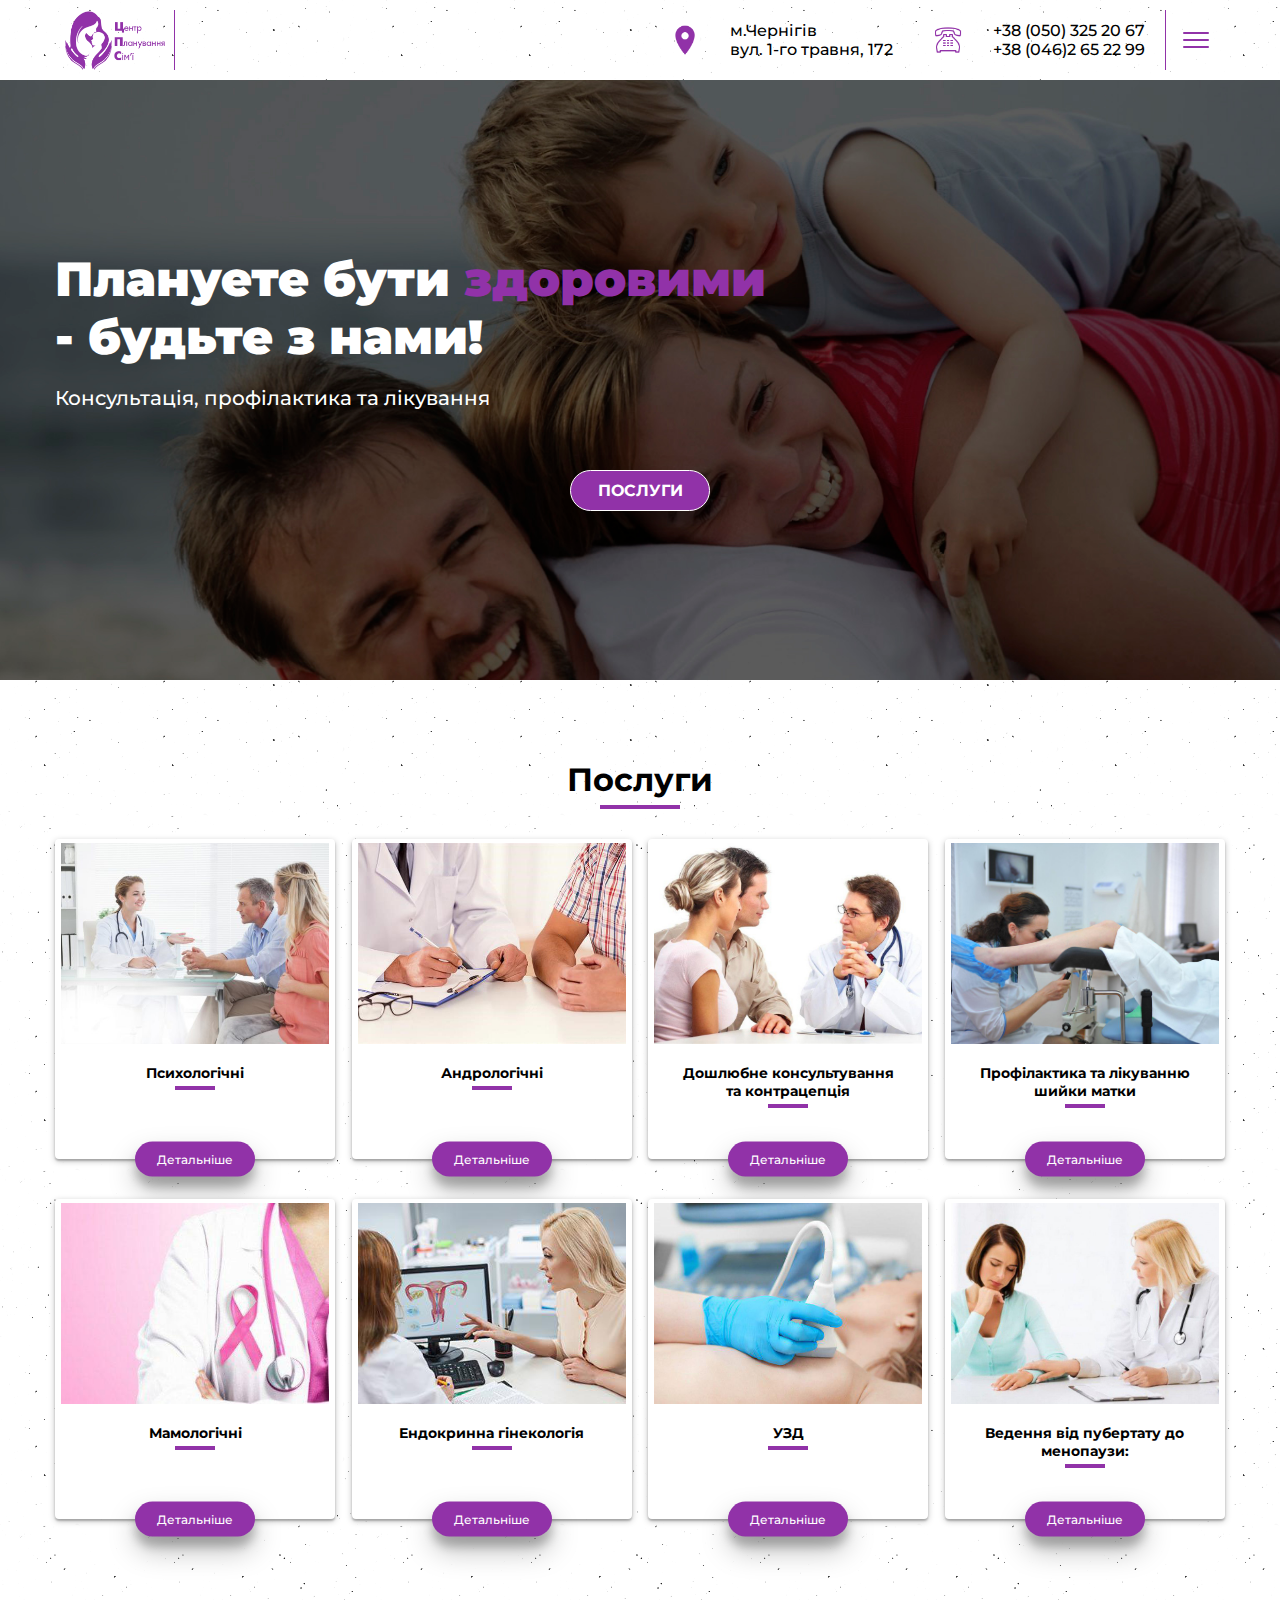
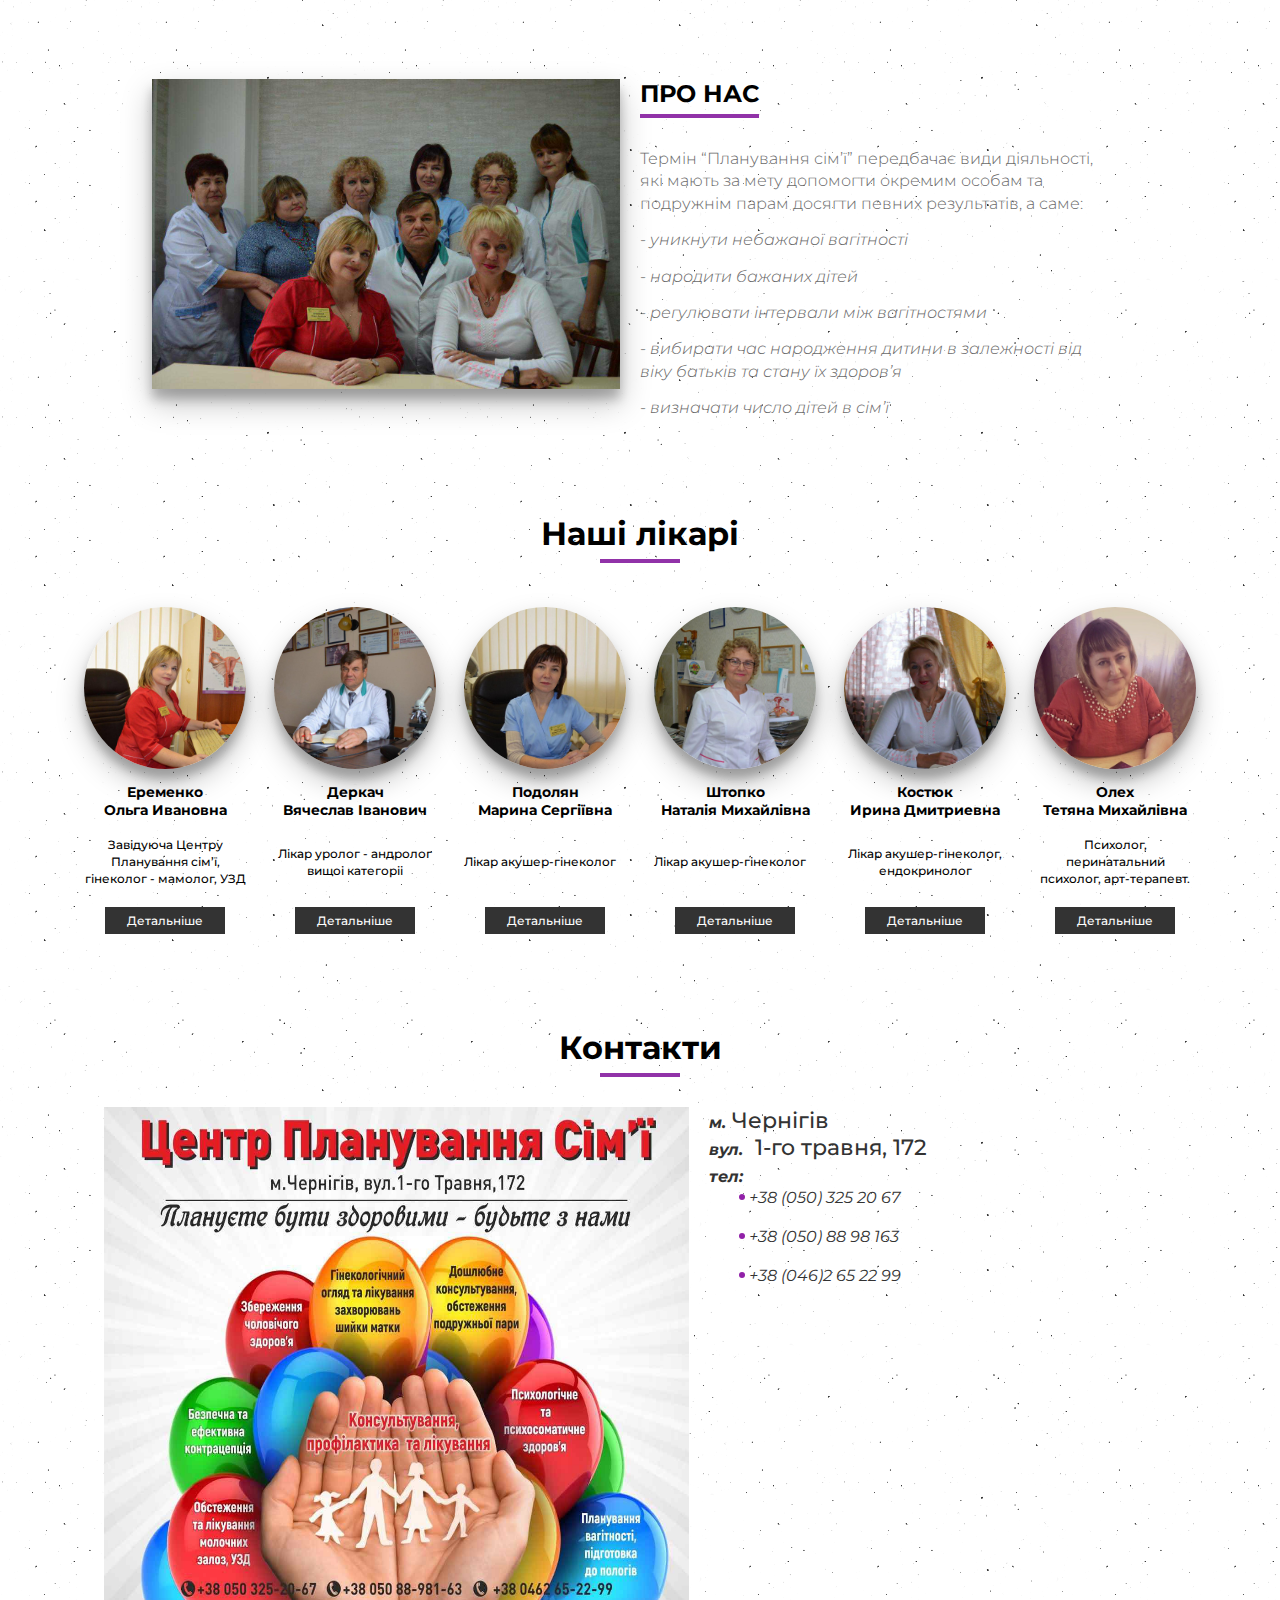
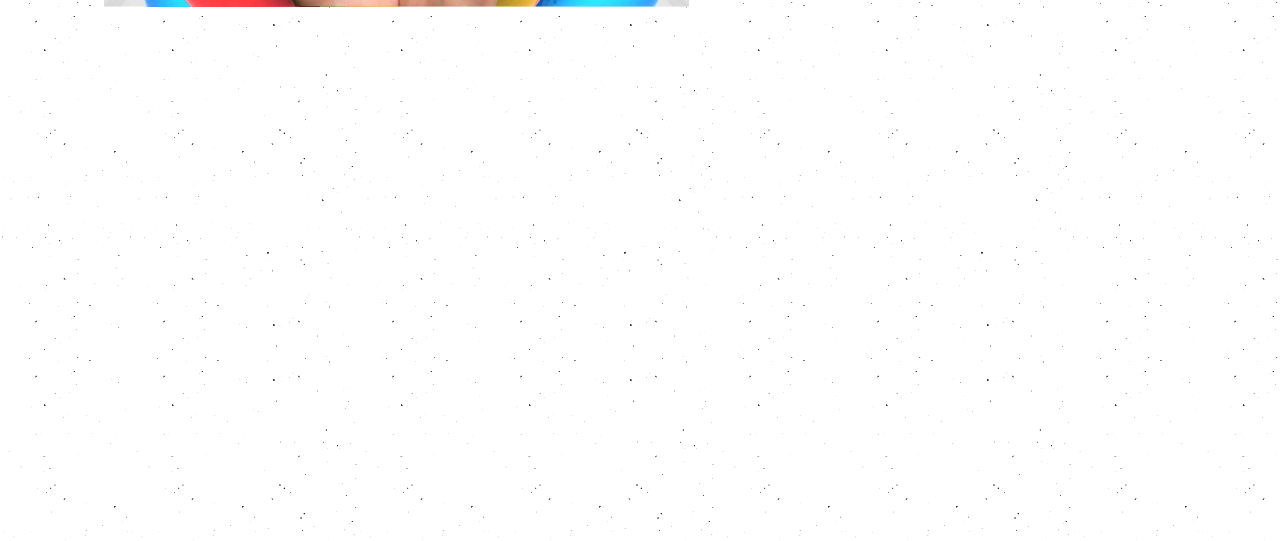
==== index.html @ a2060f8f "Update index.html" ====
<!DOCTYPE html>
<html lang="en">
<head>
	<meta charset="UTF-8">
	<title>Saite</title>
	<link rel="shortcut icon" href="img/favicon.ico" type="image/x-icon">
	<link href="https://fonts.googleapis.com/css?family=Montserrat:300,300i,400,400i,500,500i,600,600i,700,700i,800,800i,900,900i&display=swap" rel="stylesheet">
	<link rel="stylesheet" type="text/css" href="css/style.css">
</head>
<body>
	<header class="header">
		<div class="header-container container">
			<a href="index.html" class="logo"></a>
			<div class="header-content">
				<div class="header-addres">
					<p class="header-addres__items">м.Чернігів</p>
					<p class="header-addres__items">вул. 1-го травня, 172</p>
				</div>
				<div class="header-mobill">
					<p class="header-mobill__items"> +38 (050) 325 20 67</p>
					<p class="header-mobill__items"> +38 (046)2 65 22 99</p>
				</div>
				<div class="menu js-open-menu">
					<span class="menu-img"></span>
				</div>
			</div>
		</div>
	</header>
	<div class="navigation-container js-menu">
		<button class="close-menu js-close-menu"></button>
		<nav class="navigation">
			<a href="#services" class="navigation-item">ПОСЛУГИ</a>
			<!-- <a href="#" class="navigation-item">MENU-2</a> -->
			<a href="#about-us" class="navigation-item">ПРО НАС</a>
			<a href="#our-doctors" class="navigation-item">НАШІ ЛІКАРІ</a>
			<a href="#contacts" class="navigation-item">КОНТАКТИ</a>
		</nav>

	</div>
	<main class="main-container">
		<div class="main container">
			<h1 class="main-title">Плануете бути <span>здоровими</span> - будьте з нами!</h1>
			<p class="main-desckriptions">Консультація, профілактика та лікування</p>
			<a href="#services" class="main-btn">ПОСЛУГИ</a>
		</div>
	</main>
	<section class="services container js-services" id="services">
		<h2 class="block-title">Послуги</h2>
		<ul class="services-list">
			<li class="services-list__items">
				<img src="img/services/1.jpg" class="services-list__img">
				<h3 class="services-list__title">Психологічні</h3>
				<a href="#" class="services-list__btn" data-actions="1">Детальніше</a>
			</li>
			<li class="services-list__items">
				<img src="img/services/2.jpg" class="services-list__img">
				<h3 class="services-list__title">Андрологічні</h3>
				<a href="#" class="services-list__btn" data-actions="2">Детальніше</a>
			</li>
			<li class="services-list__items">
				<img src="img/services/3.jpg" class="services-list__img">
				<h3 class="services-list__title">Дошлюбне консультування та контрацепцiя</h3>
				<a href="#" class="services-list__btn" data-actions="3">Детальніше</a>
			</li>
			<li class="services-list__items">
				<img src="img/services/4.jpg" class="services-list__img">
				<h3 class="services-list__title">Профілактика та лiкуванню шийки матки</h3>
				<a href="#" class="services-list__btn" data-actions="4">Детальніше</a>
			</li>
			<li class="services-list__items">
				<img src="img/services/5.jpg" class="services-list__img">
				<h3 class="services-list__title">Мамологічні</h3>
				<a href="#" class="services-list__btn" data-actions="5">Детальніше</a>
			</li>
			<li class="services-list__items">
				<img src="img/services/6.jpg" class="services-list__img">
				<h3 class="services-list__title">Ендокринна гінекологія</h3>
				<a href="#" class="services-list__btn" data-actions="6">Детальніше</a>
			</li>
			<li class="services-list__items">
				<img src="img/services/7.jpg" class="services-list__img">
				<h3 class="services-list__title">УЗД</h3>
				<a href="#" class="services-list__btn" data-actions="7">Детальніше</a>
			</li>
			<li class="services-list__items">
				<img src="img/services/8.jpg" class="services-list__img">
				<h3 class="services-list__title">Ведення від пубертату до менопаузи:</h3>
				<a href="#" class="services-list__btn" data-actions="8">Детальніше</a>
			</li>
		</ul>
	</section>
	<section class="about-us container" id="about-us">
		<div class="about-us__img">
			<img src="img/about-us/about-us.jpg" class="about-us__img-item">
		</div>
		<div class="about-us-content">
			<h2 class="about-us-content-title">ПРО НАС</h2>
			<p class="about-us-content-text">Термін “Планування сім’ї” передбачає види діяльності, 
				які мають за мету допомогти окремим особам та подружнім парам досягти певних результатів, а саме:</p>
			<p class="about-us-content-text">- <i>уникнути небажаної вагітності</i></p>
			<p class="about-us-content-text">- <i>народити бажаних дітей</i></p>	
			<p class="about-us-content-text">- <i>регулювати інтервали між вагітностями</i></p>	
			<p class="about-us-content-text">- <i>вибирати час народження дитини в залежності від віку батьків та стану їх здоров’я</i></p>	
			<p class="about-us-content-text">- <i>визначати число дітей в сім’ї</i></p>	
		</div>
	</section>
	<section class="doctors container" id="our-doctors">
		<h2 class="block-title">Наші лікарі</h2>
		<ul class="doctors-list">
			<li class="doctors-list__item">
				<img src="img/doctors/1.jpg" class="doctors-list__img">
				<h3 class="doctors-list__title">Еременко<br> Ольга Ивановна</h3>
				<p class="doctors-list__text">Завідуюча Центру Планування сім’ї, гінеколог - мамолог, УЗД </p>
				<a href="eremenko.html" class="doctor-list__btn" target="_blank">Детальніше</a>
			</li>
			<li class="doctors-list__item">
				<img src="img/doctors/2.jpg" class="doctors-list__img">
				<h3 class="doctors-list__title">Деркач<br> Вячеслав Iванович</h3>
				<p class="doctors-list__text">Лiкар уролог - андролог вищоi категорii</p>
				<a href="derkach.html" class="doctor-list__btn" target="_blank">Детальніше</a>
			</li>
			<li class="doctors-list__item">
				<img src="img/doctors/3.jpg" class="doctors-list__img">
				<h3 class="doctors-list__title">Подолян<br> Марина Сергіївна</h3>
				<p class="doctors-list__text">Лікар акушер-гінеколог</p>
				<a href="podolyan.html" class="doctor-list__btn" target="_blank">Детальніше</a>
			</li>
			<li class="doctors-list__item">
				<img src="img/doctors/4.jpg" class="doctors-list__img">
				<h3 class="doctors-list__title">Штопко<br> Наталія Михайлівна</h3>
				<p class="doctors-list__text">Лікар акушер-гінеколог</p>
				<a href="shtopko-natalia.html" target="_blank" class="doctor-list__btn">Детальніше</a>
			</li>
			<li class="doctors-list__item">
				<img src="img/doctors/5.jpg" class="doctors-list__img">
				<h3 class="doctors-list__title">Костюк<br> Ирина Дмитриевна</h3>
				<p class="doctors-list__text"> Лікар акушер-гінеколог, ендокринолог </p>
				<a href="kostyuk.html" class="doctor-list__btn" target="_blank">Детальніше</a>
			</li>
			<li class="doctors-list__item">
				<img src="img/doctors/6.jpg" class="doctors-list__img">
				<h3 class="doctors-list__title">Олех<br> Тетяна Михайлівна</h3>
				<p class="doctors-list__text">Психолог, перинатальний психолог, арт-терапевт.</p>
				<a href="oleh-tatiana.html" class="doctor-list__btn" target="_blank">Детальніше</a>
			</li>
		</ul>
	</section>
	<section class="contacts container" id="contacts">
		<h2 class="block-title">Контакти</h2>
		<div class="contact-block">
			<img src="img/contacts/contact.jpg" alt="Центр Планування сім’ї" class="contact-img">
			<div class="contact-content">
				<p class="contact-content__text"><span>м.</span>Чернігів</p>
				<p class="contact-content__text"><span>вул.</span> 1-го травня, 172</p>
				<p class="contact-content__text"><span>тел:</span></p>
				<p class="contact-content__text contact-number">+38 (050) 325 20 67</p>
				<p class="contact-content__text contact-number">+38 (050) 88 98 163</p>
				<p class="contact-content__text contact-number">+38 (046)2 65 22 99</p>
			</div>
		</div>
	</section>
	<div class="overlay js-overlay"></div>
	<iframe src="https://www.google.com/maps/embed?pb=!1m18!1m12!1m3!1d6476.827678099886!2d31.306862223394976!3d51.51733139959075!2m3!1f0!2f0!3f0!3m2!1i1024!2i768!4f13.1!3m3!1m2!1s0x46d5486ebe503177%3A0xc4a3bfa02dd5f578!2z0LLRg9C70LjRhtGPIDEg0KLRgNCw0LLQvdGPLCAxNzIsINCn0LXRgNC90ZbQs9GW0LIsINCn0LXRgNC90ZbQs9GW0LLRgdGM0LrQsCDQvtCx0LvQsNGB0YLRjCwgMTQwMDA!5e0!3m2!1suk!2sua!4v1576193198766!5m2!1suk!2sua" id="maps" frameborder="0" style="border:0;" allowfullscreen=""></iframe>



	


	<script src="js/main.js"></script>
	<script src="js/services.js"></script>
</body>
</html>
---- css/style.css ----
* {
	box-sizing: border-box;
}
body {
	margin: 0;
	padding: 0;
	font-family: 'Montserrat', sans-serif;
	font-weight: 500;
	background-image: url(../img/background.png);
}
.container {
	width: 1170px;
	margin: 0 auto;
}
.header {
	width: 100%;
}
.header-container {
	display: flex;
	justify-content: space-between;
	align-items: center;
	height: 80px;
}
.logo {
	width: 120px;
	height: 60px;
	display: block;
	text-decoration: none;
	color: #000;
	background-image: url(../img/header/logo-desing.png);
	background-size: contain;
	background-position: center;
	background-repeat: no-repeat;
	border-right: 1px solid #9132a8;
}
.header-content {
	display: flex;
	align-items: center;
}
.header-mobill {
	position: relative;
	padding-left: 60px;
	margin-right: 20px;
}
.header-mobill:after {
	position: absolute;
	content: "";
	left: 0;
	top: 50%;
	transform: translateY(-50%);
	width: 30px;
	height: 30px;
	background-image: url(../img/header/header-mobill.png);
	background-size: contain;
	background-position: center;
	background-repeat: no-repeat;
}
.header-mobill__items {
	margin: 0;
	font-size: 16px;
}
.header-addres {
	padding-left: 60px;
	position: relative;
	margin-right: 40px;
}
.header-addres__items {
	margin: 0;
	font-size: 16px;
	color: #000;
}
.header-addres:before {
	position: absolute;
	content: "";
	left: 0;
	top: 50%;
	transform: translateY(-50%);
	width: 30px;
	height: 30px;
	background-image: url(../img/header/marker.png);
	background-size: contain;
	background-position: center;
	background-repeat: no-repeat;
}
.menu {
	position: relative;
	display: block;
	width: 60px;
	height: 60px;
	border-left: 1px solid #9132a8;
	cursor: pointer;
}
.close-menu {
	position: absolute;
	top: 10px;
	right: 10px;
	width: 40px;
	height: 40px;
	background-image: url(../img/header/close.png);
	background-size: contain;
	background-position: center;
	background-repeat: no-repeat;
	border: none;
	outline: none;
	background-color: rgba(255,255,255,0);
	cursor: pointer;
}
.menu-img {
	position: absolute;
	top: 50%;
	left: 50%;
	transform: translate(-50%,-50%);
	display: block;
	width: 30px;
	height: 30px;
	background-image: url(../img/header/menu.png);
	background-position: center;
	background-size: contain;
	background-repeat: no-repeat;
}
.navigation-container {
	display: none;
	position: fixed;
	width: 25%;
	height: 100vh;
	right: 0;
	top: 0;
	-webkit-box-shadow: -8px 6px 22px -4px rgba(145,50,168,0.84);
	-moz-box-shadow: -8px 6px 22px -4px rgba(145,50,168,0.84);
	box-shadow: -8px 6px 22px -4px rgba(145,50,168,0.84);
	background-color: rgba(255, 255, 255, 0.96);
	background-image: url(../img/background.png);
	z-index: 999;
}
.navigation {
	width: 90%;
	margin: 0 auto;
	padding-top: 60px;
}
.navigation-item {
	display: block;
	text-decoration: none;
	color: #000;
	padding: 12px 14px;
	font-size: 16px;
	font-weight: 700;
	transition: all 0.4s;
	border-bottom: 1px solid #9132a8;
}
.navigation-item:last-child {
	border: none;
}
.navigation-item:hover {
	color: #9132a8;
}
.main-container {
	width: 100%;
	background-image: url(../img/main.jpg);
	background-repeat: no-repeat;
	background-size: cover;
	background-position: top;
	margin-bottom: 80px;
	background-attachment: fixed;
}
.main {
	display: flex;
	justify-content: center;
	flex-direction: column;
	height: 600px;
}
.main-title {
	width: 720px;
	font-size: 48px;
	color: #ffffff;
	font-weight: 900;
	margin: 0;
}
.main-title span {
	color: #9132a8;
}
.main-desckriptions {
	font-size: 20px;
	color: #ffffff;
	font-weight: 500;
	margin-bottom: 60px;
}
.main-btn {
	display: block;
	margin: 0 auto;
	color: #ffffff;
	width: 140px;
	padding: 10px 0;
	font-weight: 700;
	text-align: center;
	text-decoration: none;
	border: 1px solid #ffffff;
	border-radius: 25px;
	background-color: #9132a8;
	box-shadow: 0 14px 28px rgba(0,0,0,0.25),
	0 10px 10px rgba(0,0,0,0.22);
}
.services {
	margin-bottom: 120px;
}
.block-title {
	position: relative;
	text-align: center;
	color: #000;
	font-weight: 700;
	font-size: 32px;
	margin-bottom: 40px;
}
.block-title:before {
	position: absolute;
	content: "";
	left: 50%;
	bottom: -10px;
	width: 80px;
	height: 4px;
	background-color: #9132a8;
	transform: translateX(-50%);
}
.services-list {
	padding: 0;
	list-style-type: none;
	display: flex;
	justify-content: space-between;
	flex-wrap: wrap;
}
.services-list__items {
	position: relative;
	width: 280px;
	height: 320px;
	padding: 4px 6px;
	box-sizing: border-box;
	border-radius: 4px;
	transition: all 0.4s;
	box-shadow: 0 2px 6px rgba(0,0,0,0.25), 0 2px 2px rgba(0,0,0,0.22);
	background-color: #ffffff;
	margin-bottom: 40px;
}
.services-list__items:hover {
	transform: scale(1.03);
	box-shadow: 0 14px 28px rgba(0,0,0,0.25), 0 10px 10px rgba(0,0,0,0.22);
}
.services-list__img {
	display: block;
	width: 100%;
	margin-bottom: 20px;
}
.services-list__title {
	position: relative;
	color: #000;
	text-align: center;
	font-size: 14px;
	padding: 0 20px;
	font-weight: 700;
	margin-bottom: 20px;
}
.services-list__title:before {
	position: absolute;
	content: "";
	left: 50%;
	bottom: -8px;
	transform: translateX(-50%);
	width: 40px;
	height: 4px;
	background-color: #9132a8;
}
.services-list__btn {
	position: absolute;
	bottom: 0;
	left: 50%;
	transform: translate(-50%,50%);
	display: block;
	font-size: 12px;
	font-weight: 500;
	color: #ffffff;
	width: 120px;
	padding: 10px 0;
	text-align: center;
	text-decoration: none;
	border-radius: 25px;
	background-color: #9132a8;
	box-shadow: 0 14px 28px rgba(0,0,0,0.25),
	0 10px 10px rgba(0,0,0,0.22);
}


/*ABOUT-US*/
.about-us {
	display: flex;
	justify-content: center;
	margin-bottom: 80px;
}
.about-us-content,
.about-us__img {
	width: 40%;
	margin-right: 20px;
}
.about-us__img-item {
	width: 100%;
	box-shadow: 0 14px 28px rgba(0,0,0,0.25), 0 10px 10px rgba(0,0,0,0.22);
}
.about-us-content-title {
	display: inline-block;
	position: relative;
	font-size: 24px;
	font-weight: 700;
	margin: 0;
	margin-bottom: 40px;
}
.about-us-content-title:before {
	position: absolute;
	content: '';
	bottom: -10px;
	left: 0;
	width: 100%;
	height: 4px;
	background-color: #9132a8;
}
.about-us-content-text {
	font-size: 16px;
	color: #696969;
	margin: 0;
	line-height: 1.4;
	font-weight: 300;
	margin-bottom: 14px;
}

/*DOCTORS*/
.doctors {
	margin-bottom: 80px;
}
.doctors-list {
	padding: 0;
	display: flex;
	justify-content: center;
	list-style-type: none;
}
.doctors-list__item {
	width: 190px;
	padding: 14px;
	transition: all 0.3s;
}
.doctors-list__item:hover {
	transform: scale(1.06);
	box-shadow: 0 1px 4px rgba(0, 0, 0, .2),
        -23px 0 20px -23px rgba(0, 0, 0, .5),
        23px 0 20px -23px rgba(0, 0, 0, .5),
        inset 0 0 40px rgba(0, 0, 0, .1);
}
.doctors-list__item:hover .doctors-list__img {
	border-radius: 12px;
}
.doctors-list__item:last-child {
	border-right: none;
}
.doctors-list__img {
	width: 100%;
	display: block;
	border-radius: 50%;
	box-shadow: 0 14px 28px rgba(0,0,0,0.25), 0 10px 10px rgba(0,0,0,0.22);
	transition: all 0.4s;
}
.doctors-list__title {
	font-size: 14px;
	font-weight: 700;
	text-align: center;
}
.doctors-list__text {
	display: flex;
	align-items: center;
	text-align: center;
	font-size: 12px;
	color: #000;
	height: 60px;
	margin: 0;
	line-height: 1.4;
	margin-bottom: 14px;
}
.doctor-list__btn {
	display: block;
	width: 120px;
	font-size: 12px;
	margin: 0 auto;
	text-decoration: none;
	color: #ffffffff;
	padding: 6px 0;
	background-color: #333;
	text-align: center;

}
.contacts {
	margin-bottom: 80px;
}
.contact-block {
	display: flex;
	justify-content: center;
}
.contact-img {
	width: 50%;
	display: block;
	margin-right: 20px;
	height: 500px;
}
.contact-content {
	width: 40%;
}
.contact-content__text {
	font-size: 22px;
	font-weight: 500;
	color: #333;
	margin: 0;
}
.contact-content__text span {
	font-size: 16px;
	font-style: italic;
	font-weight: 700;
	margin-right: 6px;
}
.contact-number {
	position: relative;
	padding-left: 40px;
	font-style: italic;
	font-weight: 400;
	font-size: 16px;
	margin-bottom: 20px;
}
.contact-number:before {
	position: absolute;
	content: "";
	top: 50%;
	left: 30px;
	transform: translateY(-50%);
	width: 6px;
	height: 6px;
	background-color: #9121a8;
	border-radius: 50%;
}
/*//MODAL*/
.overlay {
	display: none;
	position: fixed;
	left: 0;
	top: 0;
	width: 100%;
	height: 100vh;
	background-color: rgba(0,0,0,0.5);
}
.modal {
	position: absolute;
	left: 50%;
	top: 50%;
	transform: translate(-50%,-50%);
	width: 768px;
	padding: 20px 40px;
	background-color: #ffffff;
	border-radius: 16px;
}
.modal-content {
	display: flex;
}
.modal-title {
	position: relative;
	font-size: 24px;
	font-weight: 700;
	margin-bottom: 40px;
	text-align: center;
	line-height: 1;
}
.modal-title:before {
	position: absolute;
	content: "";
	left: 50%;
	bottom: -12px;
	width: 80px;
	height: 4px;
	background-color: #9132a8;
	transform: translateX(-50%);
}
.modal-info__title {
	font-size: 18px;
	font-weight: 700;
	line-height: 1;
}
.modal-descriptions {
	width: 60%;
}
.modal-info {
	width: 40%;
}
.modal-descriptions__text {
	margin: 0;
	margin-bottom: 12px;
	line-height: 1;
	font-size: 14px;
}
.modal-descriptions__text span {
	font-weight: 700;
}
.modal-info {
	margin-left: 40px;
}
.modal-close {
	position: absolute;
	top: -40px;
	right: -40px;
	width: 40px;
	height: 40px;
	background-color: #9121a8;
	border-radius: 50%;
	border: 2px solid #ffffff;
	cursor: pointer;
	outline: none;
}
.modal-close__img {
	width: 20px;
	height: 20px;
	position: absolute;
	top: 50%;
	left: 50%;
	transform: translate(-50%,-50%);
	background-repeat: no-repeat;
	background-size: contain;
	background-position: center;
	background-image: url(../img/close.png);
}

#maps {
	width: 100%;
	height: 450px;
}
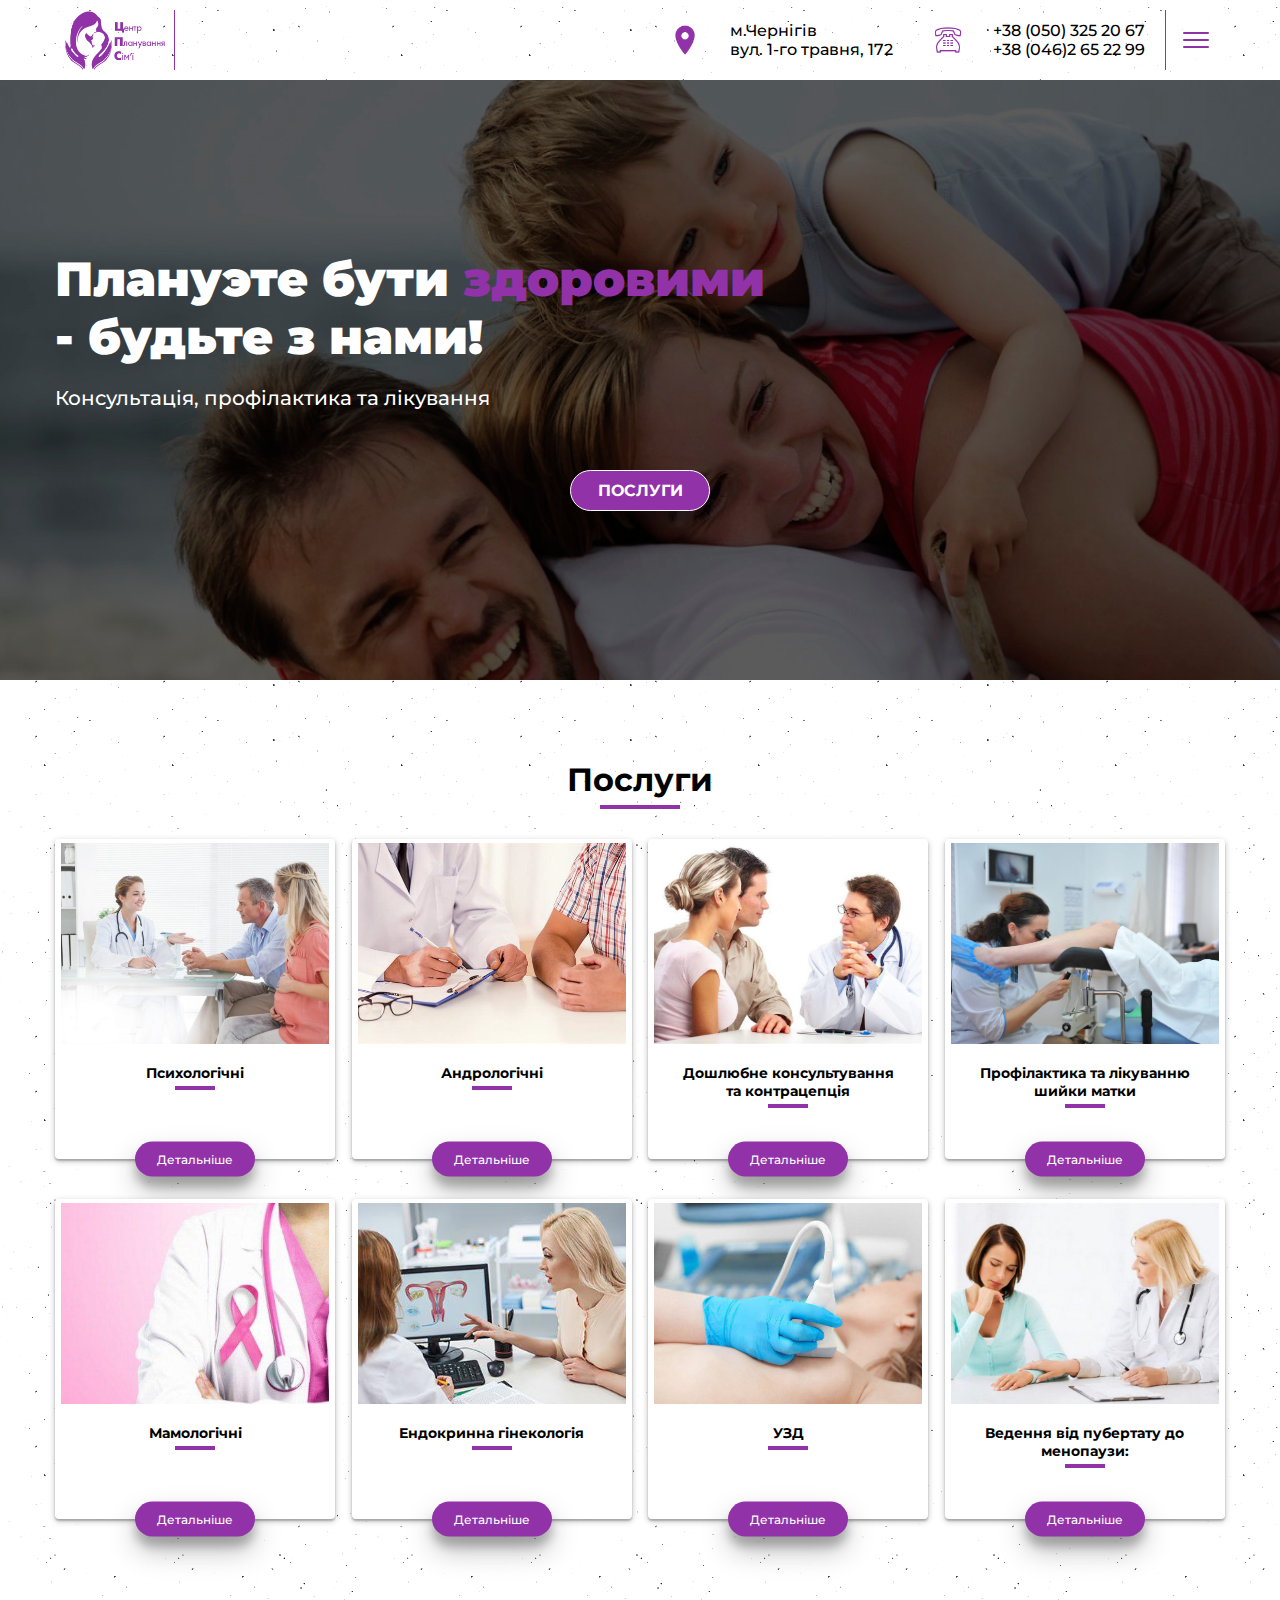
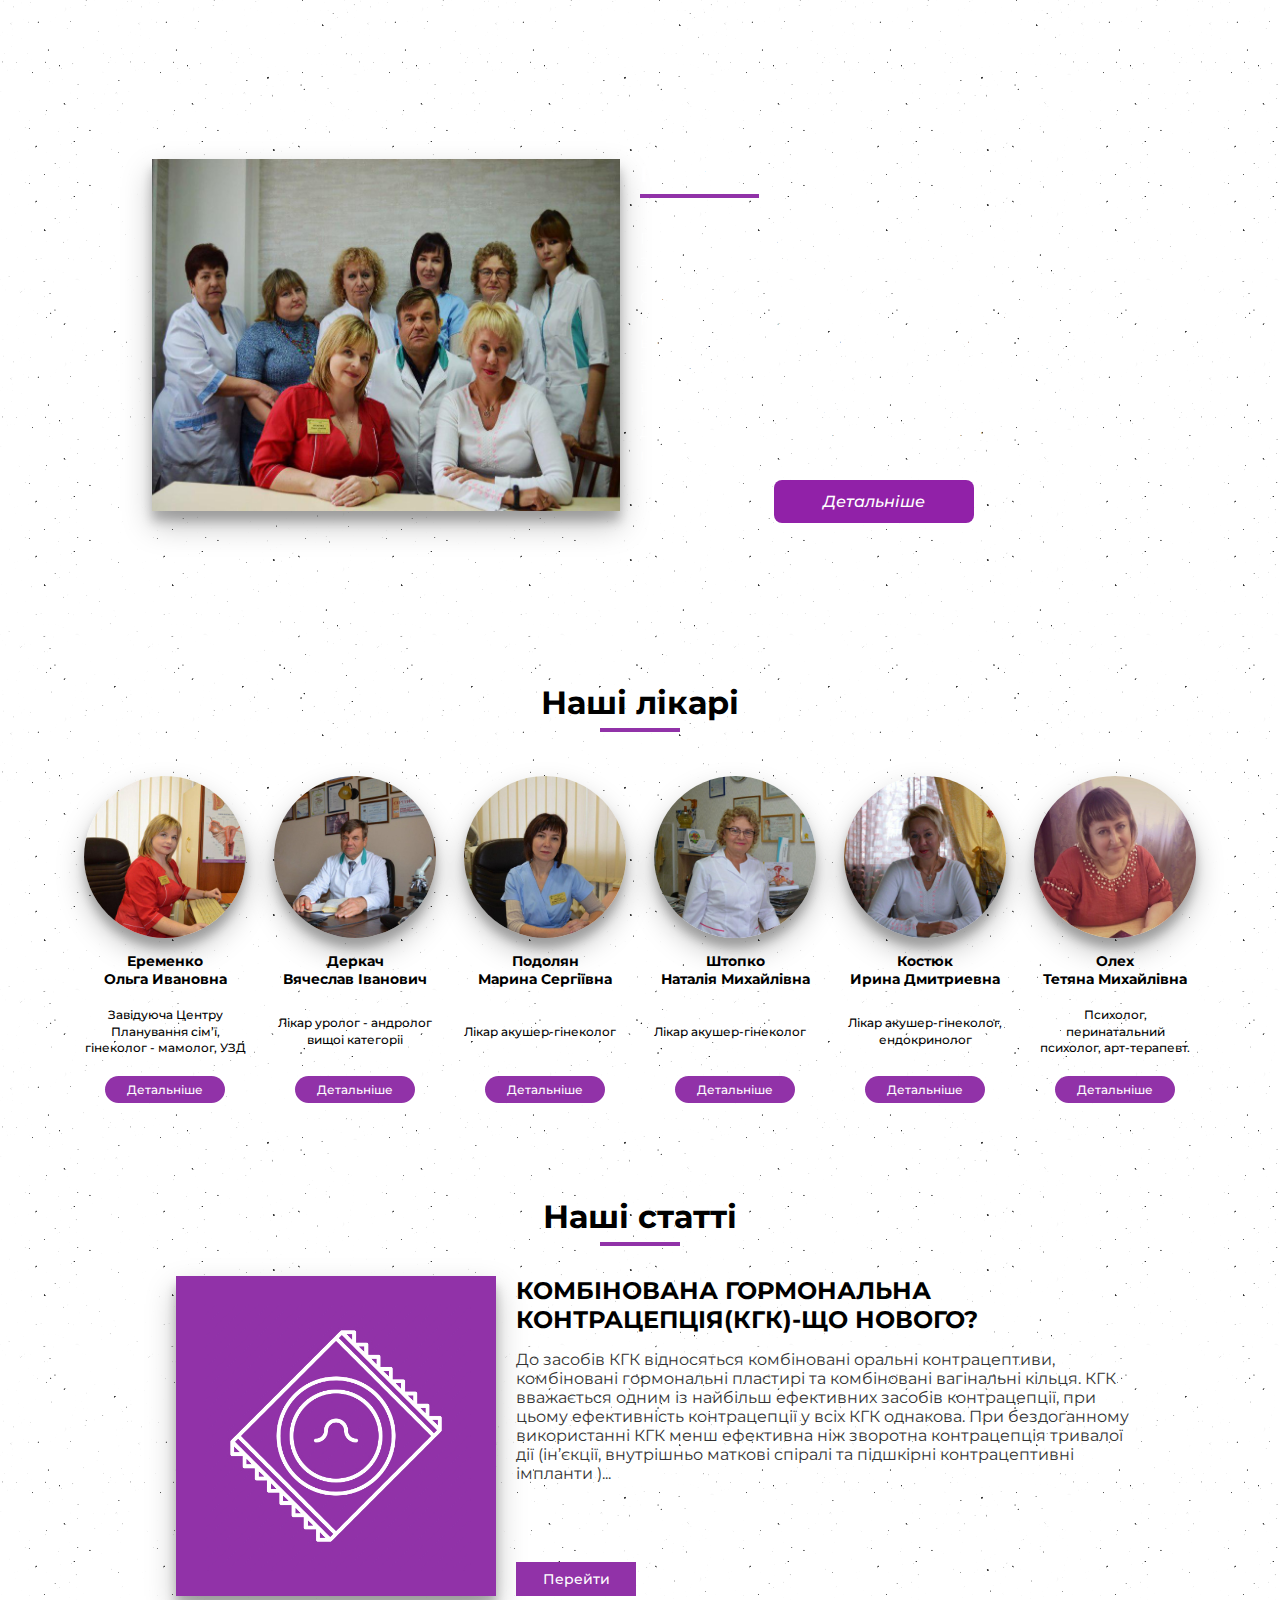
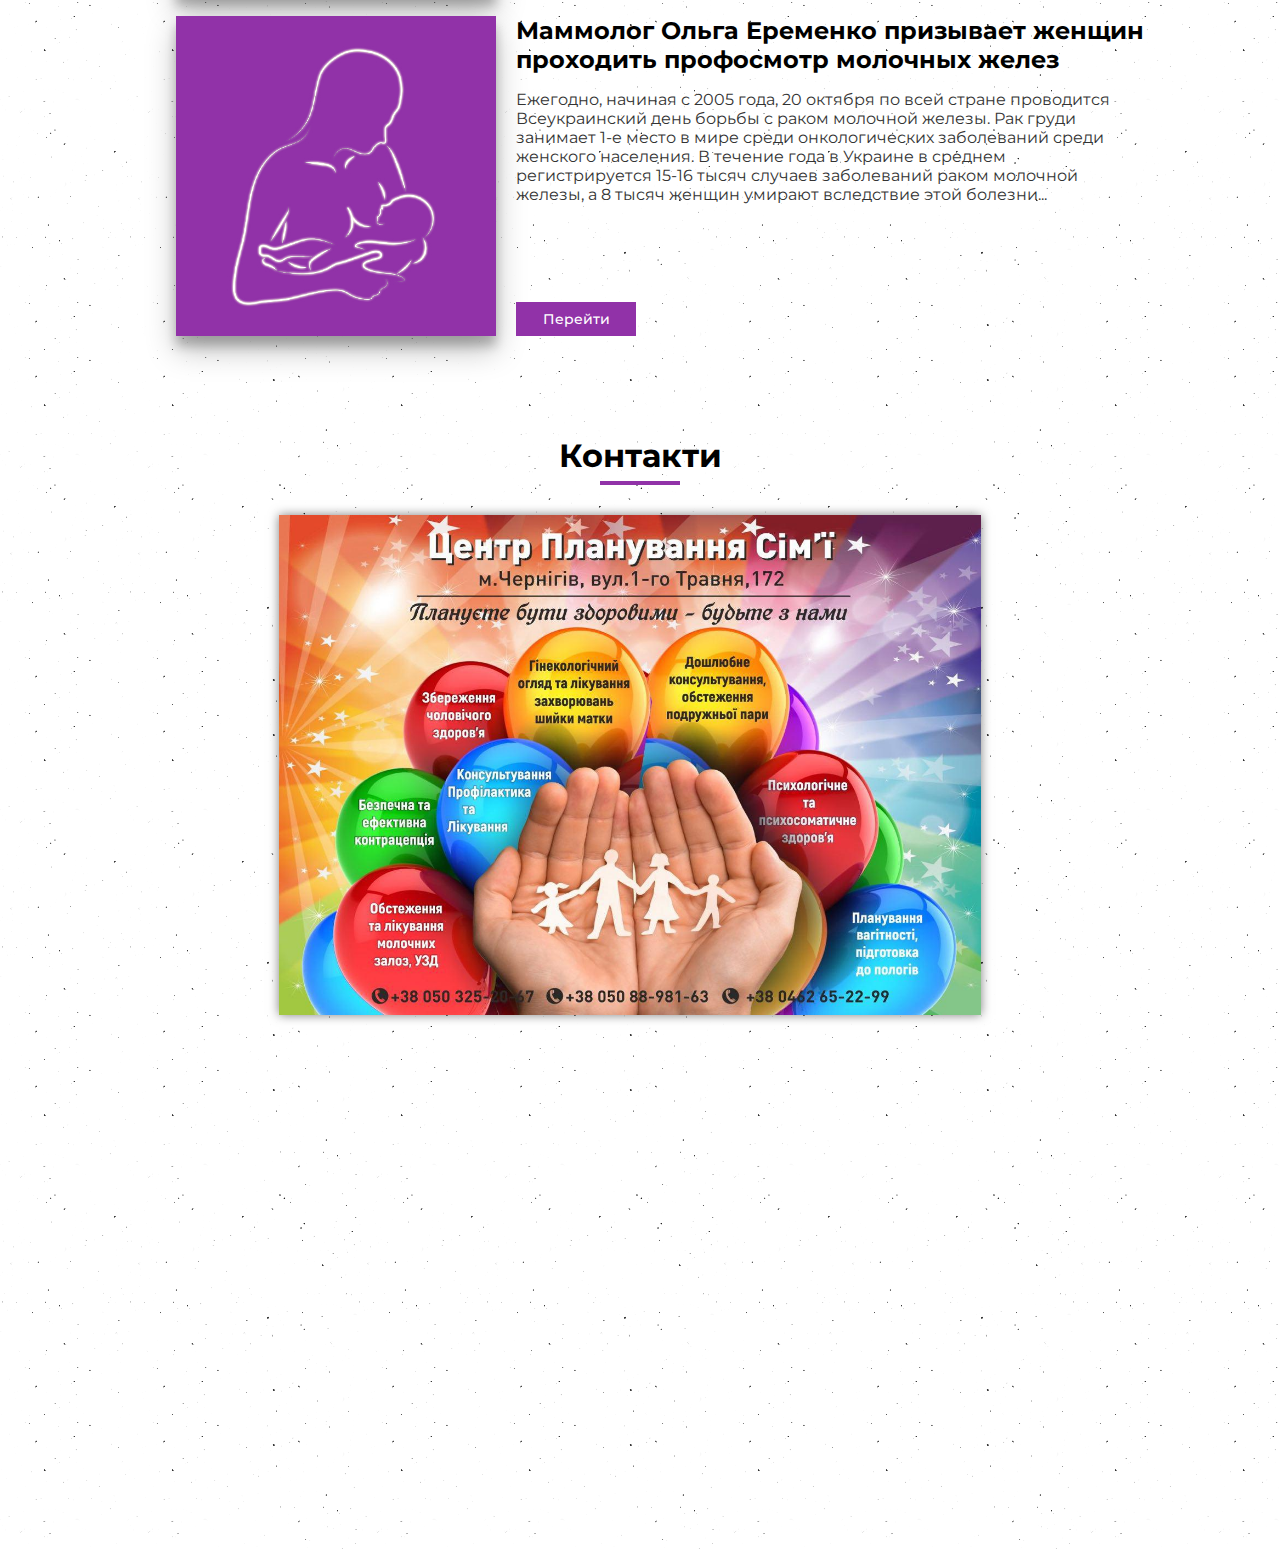
==== commit 2886b04f: "10 commit" ====
--- a/index.html
+++ b/index.html
@@ -30,7 +30,6 @@
 		<button class="close-menu js-close-menu"></button>
 		<nav class="navigation">
 			<a href="#services" class="navigation-item">ПОСЛУГИ</a>
-			<!-- <a href="#" class="navigation-item">MENU-2</a> -->
 			<a href="#about-us" class="navigation-item">ПРО НАС</a>
 			<a href="#our-doctors" class="navigation-item">НАШІ ЛІКАРІ</a>
 			<a href="#contacts" class="navigation-item">КОНТАКТИ</a>
@@ -39,7 +38,7 @@
 	</div>
 	<main class="main-container">
 		<div class="main container">
-			<h1 class="main-title">Плануете бути <span>здоровими</span> - будьте з нами!</h1>
+			<h1 class="main-title">Плануэте бути <span>здоровими</span> - будьте з нами!</h1>
 			<p class="main-desckriptions">Консультація, профілактика та лікування</p>
 			<a href="#services" class="main-btn">ПОСЛУГИ</a>
 		</div>
@@ -89,19 +88,19 @@
 			</li>
 		</ul>
 	</section>
-	<section class="about-us container" id="about-us">
-		<div class="about-us__img">
-			<img src="img/about-us/about-us.jpg" class="about-us__img-item">
-		</div>
-		<div class="about-us-content">
-			<h2 class="about-us-content-title">ПРО НАС</h2>
-			<p class="about-us-content-text">Термін “Планування сім’ї” передбачає види діяльності, 
-				які мають за мету допомогти окремим особам та подружнім парам досягти певних результатів, а саме:</p>
-			<p class="about-us-content-text">- <i>уникнути небажаної вагітності</i></p>
-			<p class="about-us-content-text">- <i>народити бажаних дітей</i></p>	
-			<p class="about-us-content-text">- <i>регулювати інтервали між вагітностями</i></p>	
-			<p class="about-us-content-text">- <i>вибирати час народження дитини в залежності від віку батьків та стану їх здоров’я</i></p>	
-			<p class="about-us-content-text">- <i>визначати число дітей в сім’ї</i></p>	
+	<section class="about-us-wrapper">
+		<div class="about-us container" id="about-us">
+			<div class="about-us__img">
+				<img src="img/about-us/about-us.jpg" class="about-us__img-item">
+			</div>
+			<div class="about-us-content">
+				<h2 class="about-us-content-title">ПРО НАС</h2>
+				<p class="about-us-content-text">Планування сім′ї – основний засіб збереження здоров′я жінок та чоловіків.</p>
+				<p class="about-us-content-text">Однією зі складових системи планування сім′ї є контрацепція – попередження незапланованої вагітності і збереження репродуктивного здоров’я,включаючи лікування безпліддя
+					В нашому центрі вже більше 20 років ведеться робота в цьому напрямку кваліфікованими спеціалістами,які готові допомогти кожному,хто звертається, у виріщенні їх проблем
+					</p>
+				<a href="about-us.html" class="about-us__btn">Детальніше</a>
+			</div>
 		</div>
 	</section>
 	<section class="doctors container" id="our-doctors">
@@ -145,18 +144,42 @@
 			</li>
 		</ul>
 	</section>
+	<section class="article container">
+		<h2 class="block-title">Наші статті</h2>
+		<ul class="article-list">
+			<li class="article-item">
+				<img src="img/article/condons.jpg" class="article-img">
+				<div class="article-item__block">
+					<h2 class="article-item__title">КОМБІНОВАНА ГОРМОНАЛЬНА КОНТРАЦЕПЦІЯ(КГК)-ЩО НОВОГО?</h2>
+					<p class="article-item__text">
+						До засобів КГК відносяться комбіновані оральні контрацептиви, комбіновані гормональні пластирі  та комбіновані вагінальні кільця.  КГК вважається 
+						одним із найбільш ефективних засобів контрацепції, 
+						при цьому ефективність  контрацепції у всіх КГК однакова. 
+						При бездоганному   використанні КГК менш  ефективна  ніж  зворотна  контрацепція тривалої дії  
+						(ін’єкції,  внутрішньо маткові спіралі та підшкірні контрацептивні імпланти )...  
+					</p>
+					<a href="сontraception.html" class="article-item__btn">Перейти</a>
+				</div>
+			</li>
+			<li  class="article-item">
+				<img src="img/article/mamologia.jpg" class="article-img">
+				<div class="article-item__block">
+					<h2 class="article-item__title">Маммолог Ольга Еременко призывает женщин проходить профосмотр молочных желез</h2>
+					<p class="article-item__text">
+						Ежегодно, начиная с 2005 года, 20 октября по всей стране проводится Всеукраинский день борьбы с 
+						раком молочной железы. Рак груди занимает 1-е место в мире среди онкологических заболеваний среди 
+						женского населения. В течение года в Украине в среднем регистрируется 15-16 
+						тысяч случаев заболеваний раком молочной железы, а 8 тысяч женщин умирают вследствие этой болезни...	  
+					</p>
+					<a href="https://m.gorod.cn.ua/news_96856.html" class="article-item__btn">Перейти</a>
+				</div>
+			</li>
+		</ul>
+	</section>
 	<section class="contacts container" id="contacts">
 		<h2 class="block-title">Контакти</h2>
 		<div class="contact-block">
 			<img src="img/contacts/contact.jpg" alt="Центр Планування сім’ї" class="contact-img">
-			<div class="contact-content">
-				<p class="contact-content__text"><span>м.</span>Чернігів</p>
-				<p class="contact-content__text"><span>вул.</span> 1-го травня, 172</p>
-				<p class="contact-content__text"><span>тел:</span></p>
-				<p class="contact-content__text contact-number">+38 (050) 325 20 67</p>
-				<p class="contact-content__text contact-number">+38 (050) 88 98 163</p>
-				<p class="contact-content__text contact-number">+38 (046)2 65 22 99</p>
-			</div>
 		</div>
 	</section>
 	<div class="overlay js-overlay"></div>
--- a/css/style.css
+++ b/css/style.css
@@ -128,7 +128,7 @@
 	-webkit-box-shadow: -8px 6px 22px -4px rgba(145,50,168,0.84);
 	-moz-box-shadow: -8px 6px 22px -4px rgba(145,50,168,0.84);
 	box-shadow: -8px 6px 22px -4px rgba(145,50,168,0.84);
-	background-color: rgba(255, 255, 255, 0.96);
+	background-color: rgba(255, 255, 255, 0.99);
 	background-image: url(../img/background.png);
 	z-index: 999;
 }
@@ -288,10 +288,18 @@
 
 
 /*ABOUT-US*/
+.about-us-wrapper {
+	padding: 80px 0;
+	background-image: url(../img/about-us/wrapper.jpg);
+	background-position: center;
+	background-repeat: no-repeat;
+	background-attachment: fixed;
+	background-size: cover;
+	margin-bottom: 80px;
+}
 .about-us {
 	display: flex;
 	justify-content: center;
-	margin-bottom: 80px;
 }
 .about-us-content,
 .about-us__img {
@@ -306,6 +314,7 @@
 	display: inline-block;
 	position: relative;
 	font-size: 24px;
+	color: #ffffff;
 	font-weight: 700;
 	margin: 0;
 	margin-bottom: 40px;
@@ -321,11 +330,24 @@
 }
 .about-us-content-text {
 	font-size: 16px;
-	color: #696969;
+	color: #ffffffff;
 	margin: 0;
 	line-height: 1.4;
 	font-weight: 300;
 	margin-bottom: 14px;
+}
+.about-us__btn {
+	width: 200px;
+	display: block;
+	font-size: 16px;
+	padding: 12px 0;
+	color: #ffffff;
+	text-decoration: none;
+	background-color: #9121a8;
+	text-align: center;
+	margin: 0 auto;
+	font-style: italic;
+	border-radius: 8px;
 }
 
 /*DOCTORS*/
@@ -387,9 +409,58 @@
 	text-decoration: none;
 	color: #ffffffff;
 	padding: 6px 0;
-	background-color: #333;
-	text-align: center;
+	background-color: #9132a8;
+	text-align: center;
+	border-radius: 20px;
 
+}
+.article {
+	margin-bottom: 80px;
+}
+.article-list {
+	display: flex;
+	flex-direction: column;
+	align-items: center;
+	list-style-type: none;
+}
+.article-item {
+	display: flex;
+	width: 968px;
+	margin-bottom: 20px;
+}
+.article-item__block {
+	position: relative;
+}
+.article-img {
+	display: block;
+	width: 320px;
+	height: 320px;
+	margin-right: 20px;
+	box-shadow: 0 14px 28px rgba(0,0,0,0.25), 
+	0 10px 10px rgba(0,0,0,0.22);
+}
+.article-item__title {
+	font-size: 24px;
+	font-weight: 700;
+	margin: 0;
+}
+.article-item__text {
+	font-size: 16px;
+	color: #333333;
+	font-weight: 400;
+}
+.article-item__btn {
+	display: block;
+	position: absolute;
+	left: 0;
+	bottom: 0;
+	width: 120px;
+	font-size: 14px;
+	color: #ffffff;
+	padding: 8px 0;
+	text-align: center;
+	background-color: #9132a8;
+	text-decoration: none;
 }
 .contacts {
 	margin-bottom: 80px;
@@ -399,45 +470,13 @@
 	justify-content: center;
 }
 .contact-img {
-	width: 50%;
+	width: 60%;
 	display: block;
 	margin-right: 20px;
 	height: 500px;
-}
-.contact-content {
-	width: 40%;
-}
-.contact-content__text {
-	font-size: 22px;
-	font-weight: 500;
-	color: #333;
-	margin: 0;
-}
-.contact-content__text span {
-	font-size: 16px;
-	font-style: italic;
-	font-weight: 700;
-	margin-right: 6px;
-}
-.contact-number {
-	position: relative;
-	padding-left: 40px;
-	font-style: italic;
-	font-weight: 400;
-	font-size: 16px;
-	margin-bottom: 20px;
-}
-.contact-number:before {
-	position: absolute;
-	content: "";
-	top: 50%;
-	left: 30px;
-	transform: translateY(-50%);
-	width: 6px;
-	height: 6px;
-	background-color: #9121a8;
-	border-radius: 50%;
-}
+	box-shadow: 0 0 10px rgba(0,0,0,0.5);
+}
+
 /*//MODAL*/
 .overlay {
 	display: none;
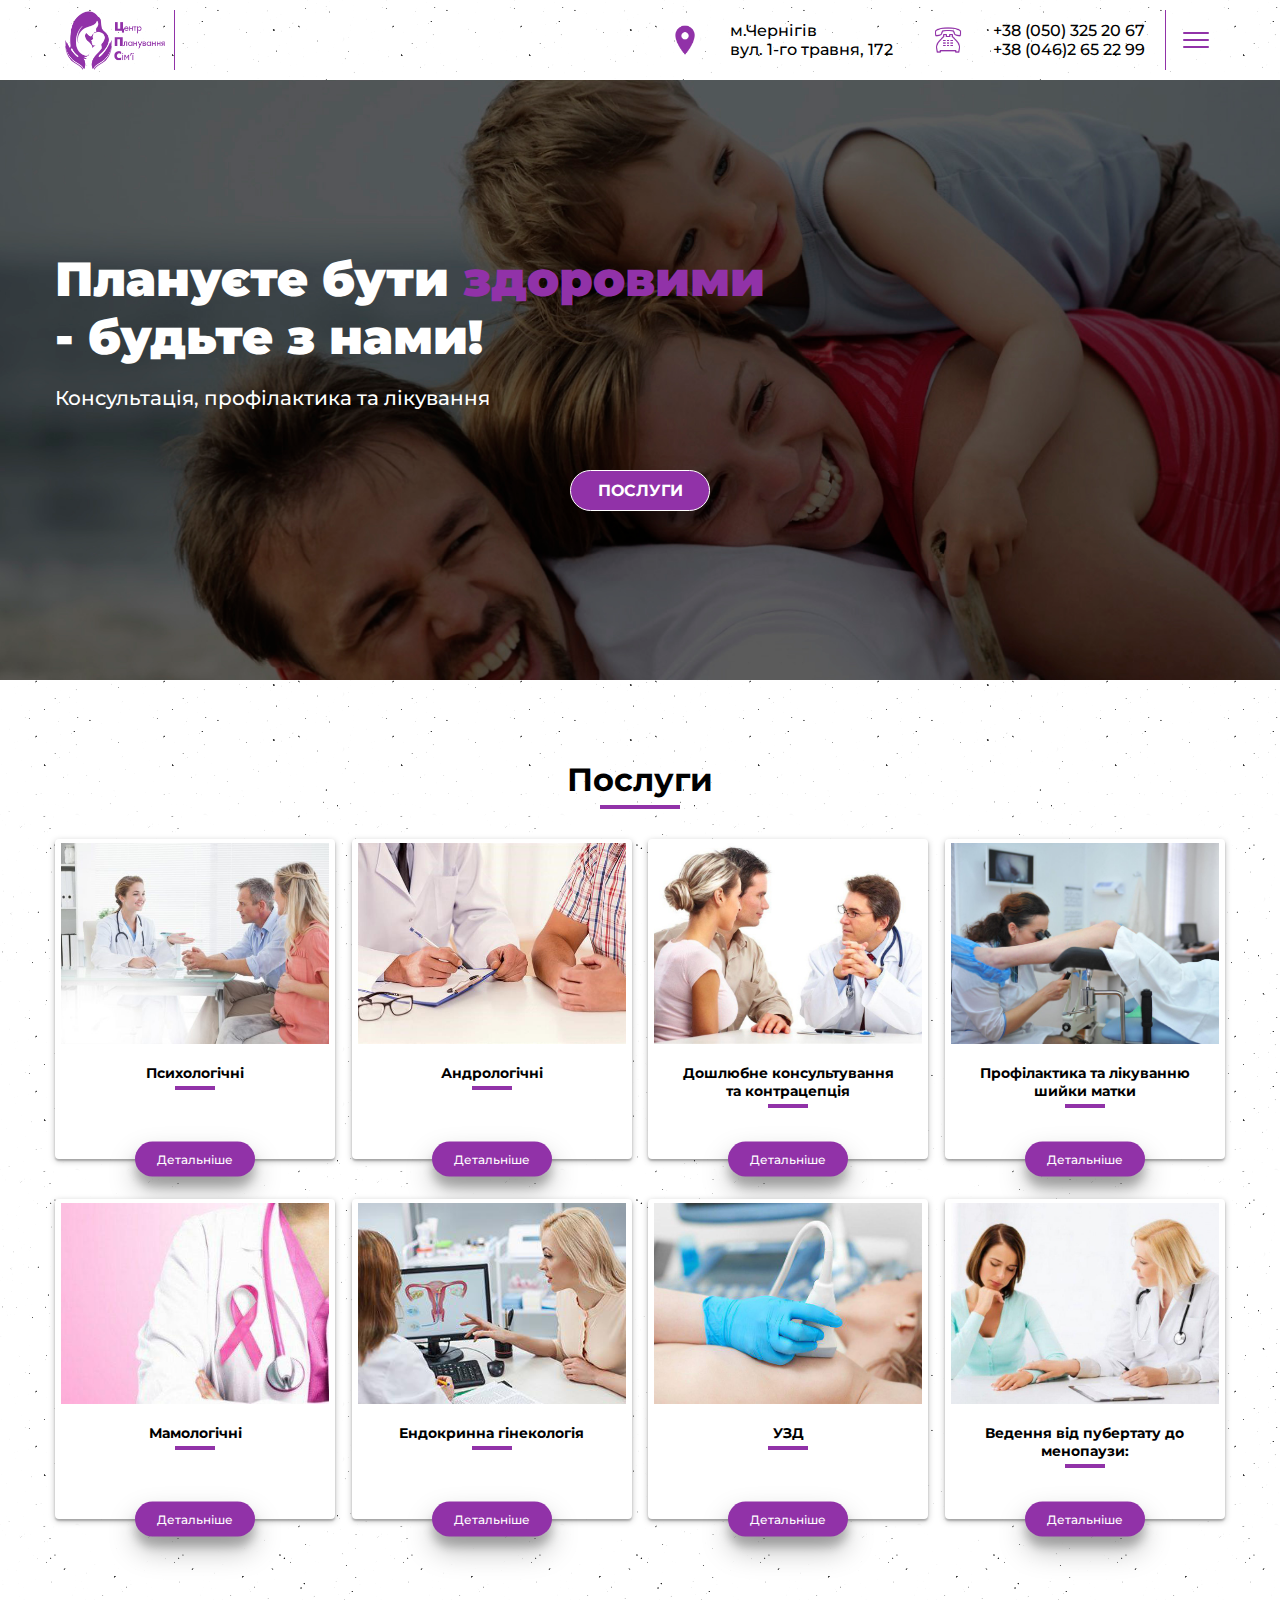
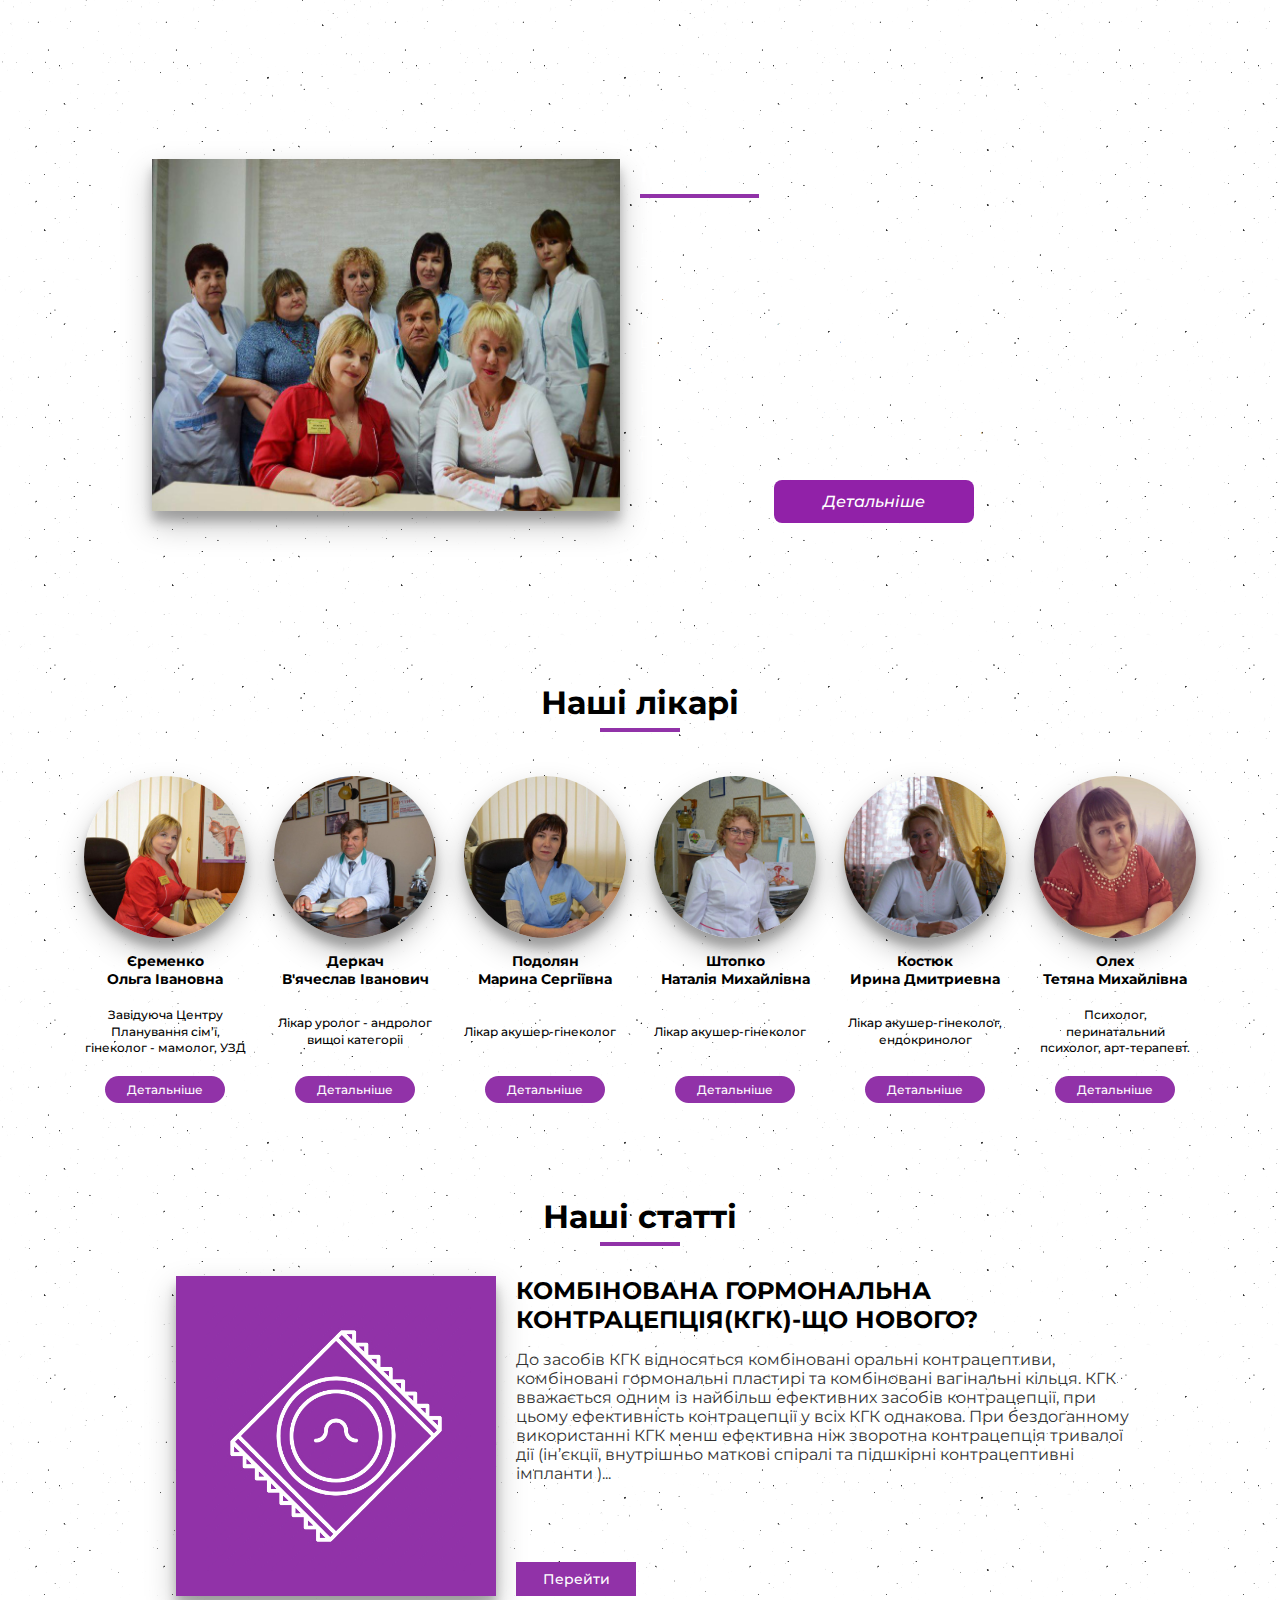
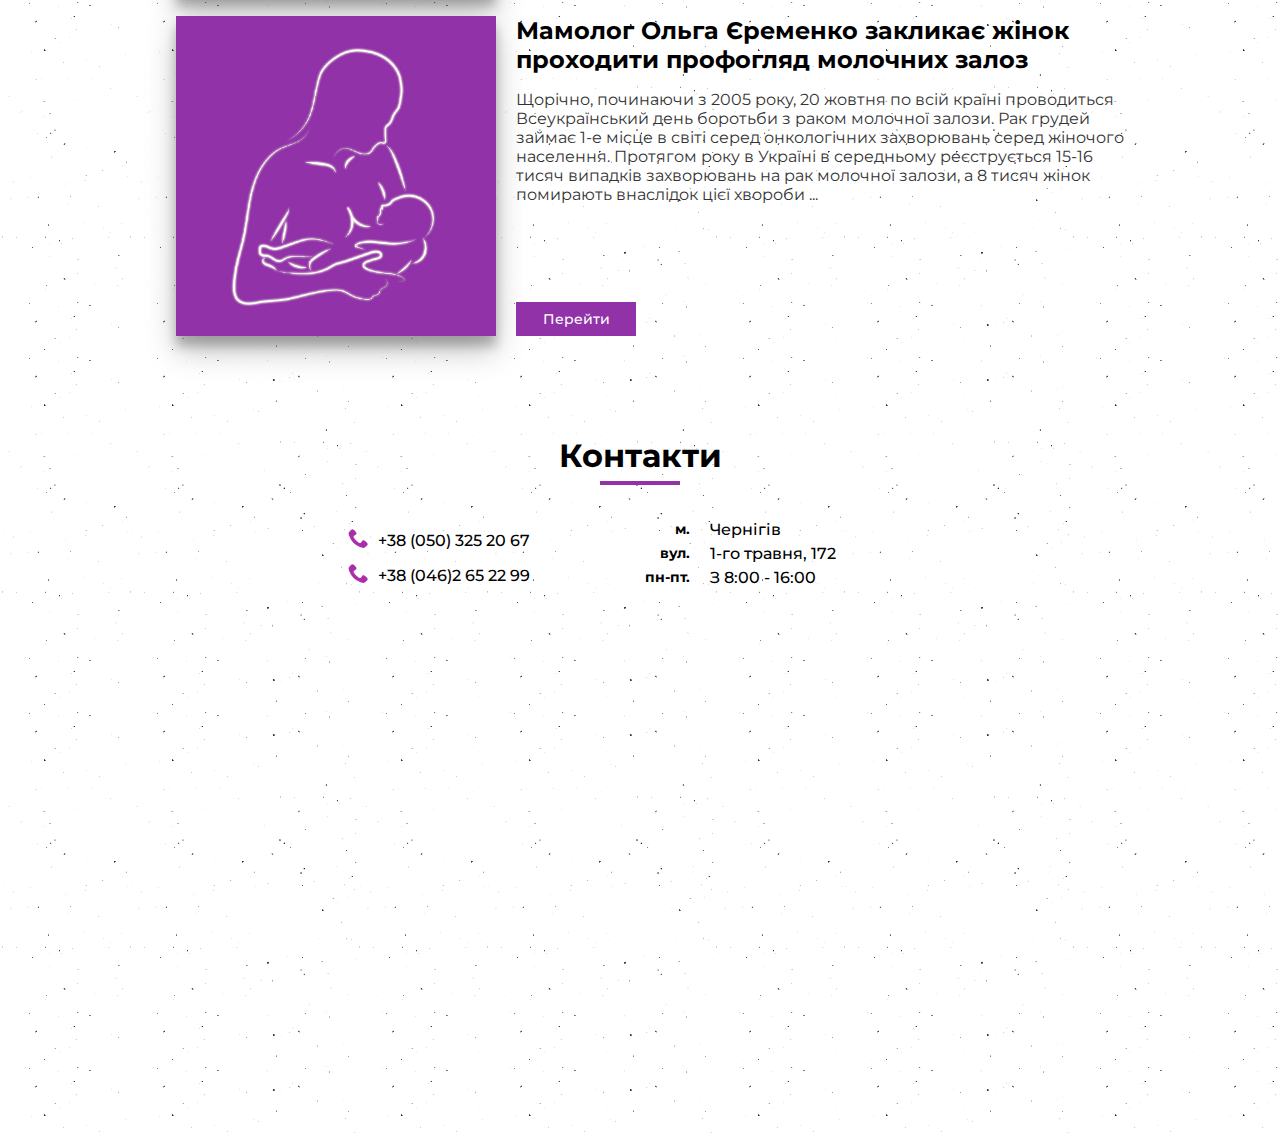
==== commit 531cca43: "11 commit" ====
--- a/index.html
+++ b/index.html
@@ -2,7 +2,7 @@
 <html lang="en">
 <head>
 	<meta charset="UTF-8">
-	<title>Saite</title>
+	<title>Центр Планування сім′ї | Чернігів  "Центр Планирования семьи | Чернигов"</title>
 	<link rel="shortcut icon" href="img/favicon.ico" type="image/x-icon">
 	<link href="https://fonts.googleapis.com/css?family=Montserrat:300,300i,400,400i,500,500i,600,600i,700,700i,800,800i,900,900i&display=swap" rel="stylesheet">
 	<link rel="stylesheet" type="text/css" href="css/style.css">
@@ -38,7 +38,7 @@
 	</div>
 	<main class="main-container">
 		<div class="main container">
-			<h1 class="main-title">Плануэте бути <span>здоровими</span> - будьте з нами!</h1>
+			<h1 class="main-title">Плануєте бути <span>здоровими</span> - будьте з нами!</h1>
 			<p class="main-desckriptions">Консультація, профілактика та лікування</p>
 			<a href="#services" class="main-btn">ПОСЛУГИ</a>
 		</div>
@@ -47,42 +47,42 @@
 		<h2 class="block-title">Послуги</h2>
 		<ul class="services-list">
 			<li class="services-list__items">
-				<img src="img/services/1.jpg" class="services-list__img">
+				<img src="img/services/1.jpg" alt="Психологічні Центр Планування сім′ї" class="services-list__img">
 				<h3 class="services-list__title">Психологічні</h3>
 				<a href="#" class="services-list__btn" data-actions="1">Детальніше</a>
 			</li>
 			<li class="services-list__items">
-				<img src="img/services/2.jpg" class="services-list__img">
+				<img src="img/services/2.jpg" alt="Андрологічні Центр Планування сім′ї" class="services-list__img">
 				<h3 class="services-list__title">Андрологічні</h3>
 				<a href="#" class="services-list__btn" data-actions="2">Детальніше</a>
 			</li>
 			<li class="services-list__items">
-				<img src="img/services/3.jpg" class="services-list__img">
+				<img src="img/services/3.jpg"  alt="Дошлюбне консультування та контрацепцiя Центр Планування сім′ї" class="services-list__img">
 				<h3 class="services-list__title">Дошлюбне консультування та контрацепцiя</h3>
 				<a href="#" class="services-list__btn" data-actions="3">Детальніше</a>
 			</li>
 			<li class="services-list__items">
-				<img src="img/services/4.jpg" class="services-list__img">
+				<img src="img/services/4.jpg"  alt="Профілактика та лiкуванню шийки матки Центр Планування сім′ї" class="services-list__img">
 				<h3 class="services-list__title">Профілактика та лiкуванню шийки матки</h3>
 				<a href="#" class="services-list__btn" data-actions="4">Детальніше</a>
 			</li>
 			<li class="services-list__items">
-				<img src="img/services/5.jpg" class="services-list__img">
+				<img src="img/services/5.jpg" alt="Мамологічні Центр Планування сім′ї" class="services-list__img">
 				<h3 class="services-list__title">Мамологічні</h3>
 				<a href="#" class="services-list__btn" data-actions="5">Детальніше</a>
 			</li>
 			<li class="services-list__items">
-				<img src="img/services/6.jpg" class="services-list__img">
+				<img src="img/services/6.jpg" alt="Ендокринна гінекологія Центр Планування сім′ї" class="services-list__img">
 				<h3 class="services-list__title">Ендокринна гінекологія</h3>
 				<a href="#" class="services-list__btn" data-actions="6">Детальніше</a>
 			</li>
 			<li class="services-list__items">
-				<img src="img/services/7.jpg" class="services-list__img">
+				<img src="img/services/7.jpg" alt="УЗД Центр Планування сім′ї" class="services-list__img">
 				<h3 class="services-list__title">УЗД</h3>
 				<a href="#" class="services-list__btn" data-actions="7">Детальніше</a>
 			</li>
 			<li class="services-list__items">
-				<img src="img/services/8.jpg" class="services-list__img">
+				<img src="img/services/8.jpg" alt="Ведення від пубертату до менопаузи Центр Планування сім′ї" class="services-list__img">
 				<h3 class="services-list__title">Ведення від пубертату до менопаузи:</h3>
 				<a href="#" class="services-list__btn" data-actions="8">Детальніше</a>
 			</li>
@@ -91,7 +91,7 @@
 	<section class="about-us-wrapper">
 		<div class="about-us container" id="about-us">
 			<div class="about-us__img">
-				<img src="img/about-us/about-us.jpg" class="about-us__img-item">
+				<img src="img/about-us/about-us.jpg" alt="Планування сім′ї – основний засіб збереження здоров′я жінок та чоловіків." class="about-us__img-item">
 			</div>
 			<div class="about-us-content">
 				<h2 class="about-us-content-title">ПРО НАС</h2>
@@ -107,37 +107,37 @@
 		<h2 class="block-title">Наші лікарі</h2>
 		<ul class="doctors-list">
 			<li class="doctors-list__item">
-				<img src="img/doctors/1.jpg" class="doctors-list__img">
-				<h3 class="doctors-list__title">Еременко<br> Ольга Ивановна</h3>
+				<img src="img/doctors/1.jpg" alt="Єременко Ольга Івановна, гінеколог - мамолог, УЗД" class="doctors-list__img">
+				<h3 class="doctors-list__title">Єременко<br> Ольга Івановна</h3>
 				<p class="doctors-list__text">Завідуюча Центру Планування сім’ї, гінеколог - мамолог, УЗД </p>
 				<a href="eremenko.html" class="doctor-list__btn" target="_blank">Детальніше</a>
 			</li>
 			<li class="doctors-list__item">
-				<img src="img/doctors/2.jpg" class="doctors-list__img">
-				<h3 class="doctors-list__title">Деркач<br> Вячеслав Iванович</h3>
+				<img src="img/doctors/2.jpg" alt="Деркач В'ячеслав Iванович, уролог - андролог вищоi категорii" class="doctors-list__img">
+				<h3 class="doctors-list__title">Деркач<br> В'ячеслав Iванович</h3>
 				<p class="doctors-list__text">Лiкар уролог - андролог вищоi категорii</p>
 				<a href="derkach.html" class="doctor-list__btn" target="_blank">Детальніше</a>
 			</li>
 			<li class="doctors-list__item">
-				<img src="img/doctors/3.jpg" class="doctors-list__img">
+				<img src="img/doctors/3.jpg" alt="Подолян Марина Сергіївна, акушер-гінеколог" class="doctors-list__img">
 				<h3 class="doctors-list__title">Подолян<br> Марина Сергіївна</h3>
 				<p class="doctors-list__text">Лікар акушер-гінеколог</p>
 				<a href="podolyan.html" class="doctor-list__btn" target="_blank">Детальніше</a>
 			</li>
 			<li class="doctors-list__item">
-				<img src="img/doctors/4.jpg" class="doctors-list__img">
+				<img src="img/doctors/4.jpg" alt="Штопко Наталія Михайлівна, акушер-гінеколог" class="doctors-list__img">
 				<h3 class="doctors-list__title">Штопко<br> Наталія Михайлівна</h3>
 				<p class="doctors-list__text">Лікар акушер-гінеколог</p>
 				<a href="shtopko-natalia.html" target="_blank" class="doctor-list__btn">Детальніше</a>
 			</li>
 			<li class="doctors-list__item">
-				<img src="img/doctors/5.jpg" class="doctors-list__img">
+				<img src="img/doctors/5.jpg" alt="Костюк Ирина Дмитриевна, акушер-гінеколог, ендокринолог" class="doctors-list__img">
 				<h3 class="doctors-list__title">Костюк<br> Ирина Дмитриевна</h3>
 				<p class="doctors-list__text"> Лікар акушер-гінеколог, ендокринолог </p>
 				<a href="kostyuk.html" class="doctor-list__btn" target="_blank">Детальніше</a>
 			</li>
 			<li class="doctors-list__item">
-				<img src="img/doctors/6.jpg" class="doctors-list__img">
+				<img src="img/doctors/6.jpg" alt="Олех Тетяна Михайлівна, Психолог, перинатальний психолог, арт-терапевт" class="doctors-list__img">
 				<h3 class="doctors-list__title">Олех<br> Тетяна Михайлівна</h3>
 				<p class="doctors-list__text">Психолог, перинатальний психолог, арт-терапевт.</p>
 				<a href="oleh-tatiana.html" class="doctor-list__btn" target="_blank">Детальніше</a>
@@ -148,7 +148,7 @@
 		<h2 class="block-title">Наші статті</h2>
 		<ul class="article-list">
 			<li class="article-item">
-				<img src="img/article/condons.jpg" class="article-img">
+				<img src="img/article/condons.jpg" alt="КОМБІНОВАНА ГОРМОНАЛЬНА КОНТРАЦЕПЦІЯ" class="article-img">
 				<div class="article-item__block">
 					<h2 class="article-item__title">КОМБІНОВАНА ГОРМОНАЛЬНА КОНТРАЦЕПЦІЯ(КГК)-ЩО НОВОГО?</h2>
 					<p class="article-item__text">
@@ -162,14 +162,14 @@
 				</div>
 			</li>
 			<li  class="article-item">
-				<img src="img/article/mamologia.jpg" class="article-img">
+				<img src="img/article/mamologia.jpg" alt="Мамолог Ольга Єременко закликає жінок проходити профогляд молочних залоз" class="article-img">
 				<div class="article-item__block">
-					<h2 class="article-item__title">Маммолог Ольга Еременко призывает женщин проходить профосмотр молочных желез</h2>
+					<h2 class="article-item__title">Мамолог Ольга Єременко закликає жінок проходити профогляд молочних залоз</h2>
 					<p class="article-item__text">
-						Ежегодно, начиная с 2005 года, 20 октября по всей стране проводится Всеукраинский день борьбы с 
-						раком молочной железы. Рак груди занимает 1-е место в мире среди онкологических заболеваний среди 
-						женского населения. В течение года в Украине в среднем регистрируется 15-16 
-						тысяч случаев заболеваний раком молочной железы, а 8 тысяч женщин умирают вследствие этой болезни...	  
+						Щорічно, починаючи з 2005 року, 20 жовтня по всій країні проводиться Всеукраїнський день боротьби з
+						раком молочної залози. Рак грудей займає 1-е місце в світі серед онкологічних захворювань серед
+						жіночого населення. Протягом року в Україні в середньому реєструється 15-16
+						тисяч випадків захворювань на рак молочної залози, а 8 тисяч жінок помирають внаслідок цієї хвороби ...	  
 					</p>
 					<a href="https://m.gorod.cn.ua/news_96856.html" class="article-item__btn">Перейти</a>
 				</div>
@@ -179,7 +179,15 @@
 	<section class="contacts container" id="contacts">
 		<h2 class="block-title">Контакти</h2>
 		<div class="contact-block">
-			<img src="img/contacts/contact.jpg" alt="Центр Планування сім’ї" class="contact-img">
+			<div class="contact-item">
+				<p class="contact-item__number">+38 (050) 325 20 67</p>
+				<p class="contact-item__number">+38 (046)2 65 22 99</p>
+			</div>
+			<div class="contact-item">
+				<p class="contact-item__adress"><span>м.</span>Чернігів</p>
+				<p class="contact-item__adress"><span>вул.</span>1-го травня, 172</p>
+				<p class="contact-item__adress"><span>пн-пт.</span>З 8:00 - 16:00</p>
+			</div>
 		</div>
 	</section>
 	<div class="overlay js-overlay"></div>
--- a/css/style.css
+++ b/css/style.css
@@ -433,7 +433,7 @@
 }
 .article-img {
 	display: block;
-	width: 320px;
+	min-width: 320px;
 	height: 320px;
 	margin-right: 20px;
 	box-shadow: 0 14px 28px rgba(0,0,0,0.25), 
@@ -468,13 +468,43 @@
 .contact-block {
 	display: flex;
 	justify-content: center;
-}
-.contact-img {
-	width: 60%;
-	display: block;
+	align-items: center;
+}
+.contact-item {
+	width: 25%;
+}
+.contact-item__number {
+	position: relative;
+	padding-left: 30px;
+}
+.contact-item__number::before {
+	position: absolute;
+	content: "";
+	left: 0;
+	top: 50%;
+	transform: translateY(-60%);
+	width: 20px;
+	height: 20px;
+	background-image: url(../img/contacts/phone.png);
+	background-size: contain;
+	background-position: center;
+	background-repeat: no-repeat;
+}
+.contact-item__adress {
+	display: flex;
+	font-size: 16px;
+	line-height: 1;
+	margin: 0;
+	margin-bottom: 8px;
+}
+.contact-item__adress span {
+	display: block;
+	text-align: right;
+	font-size: 14px;
+	width: 50px;
 	margin-right: 20px;
-	height: 500px;
-	box-shadow: 0 0 10px rgba(0,0,0,0.5);
+	font-weight: 700;
+	white-space: nowrap;
 }
 
 /*//MODAL*/
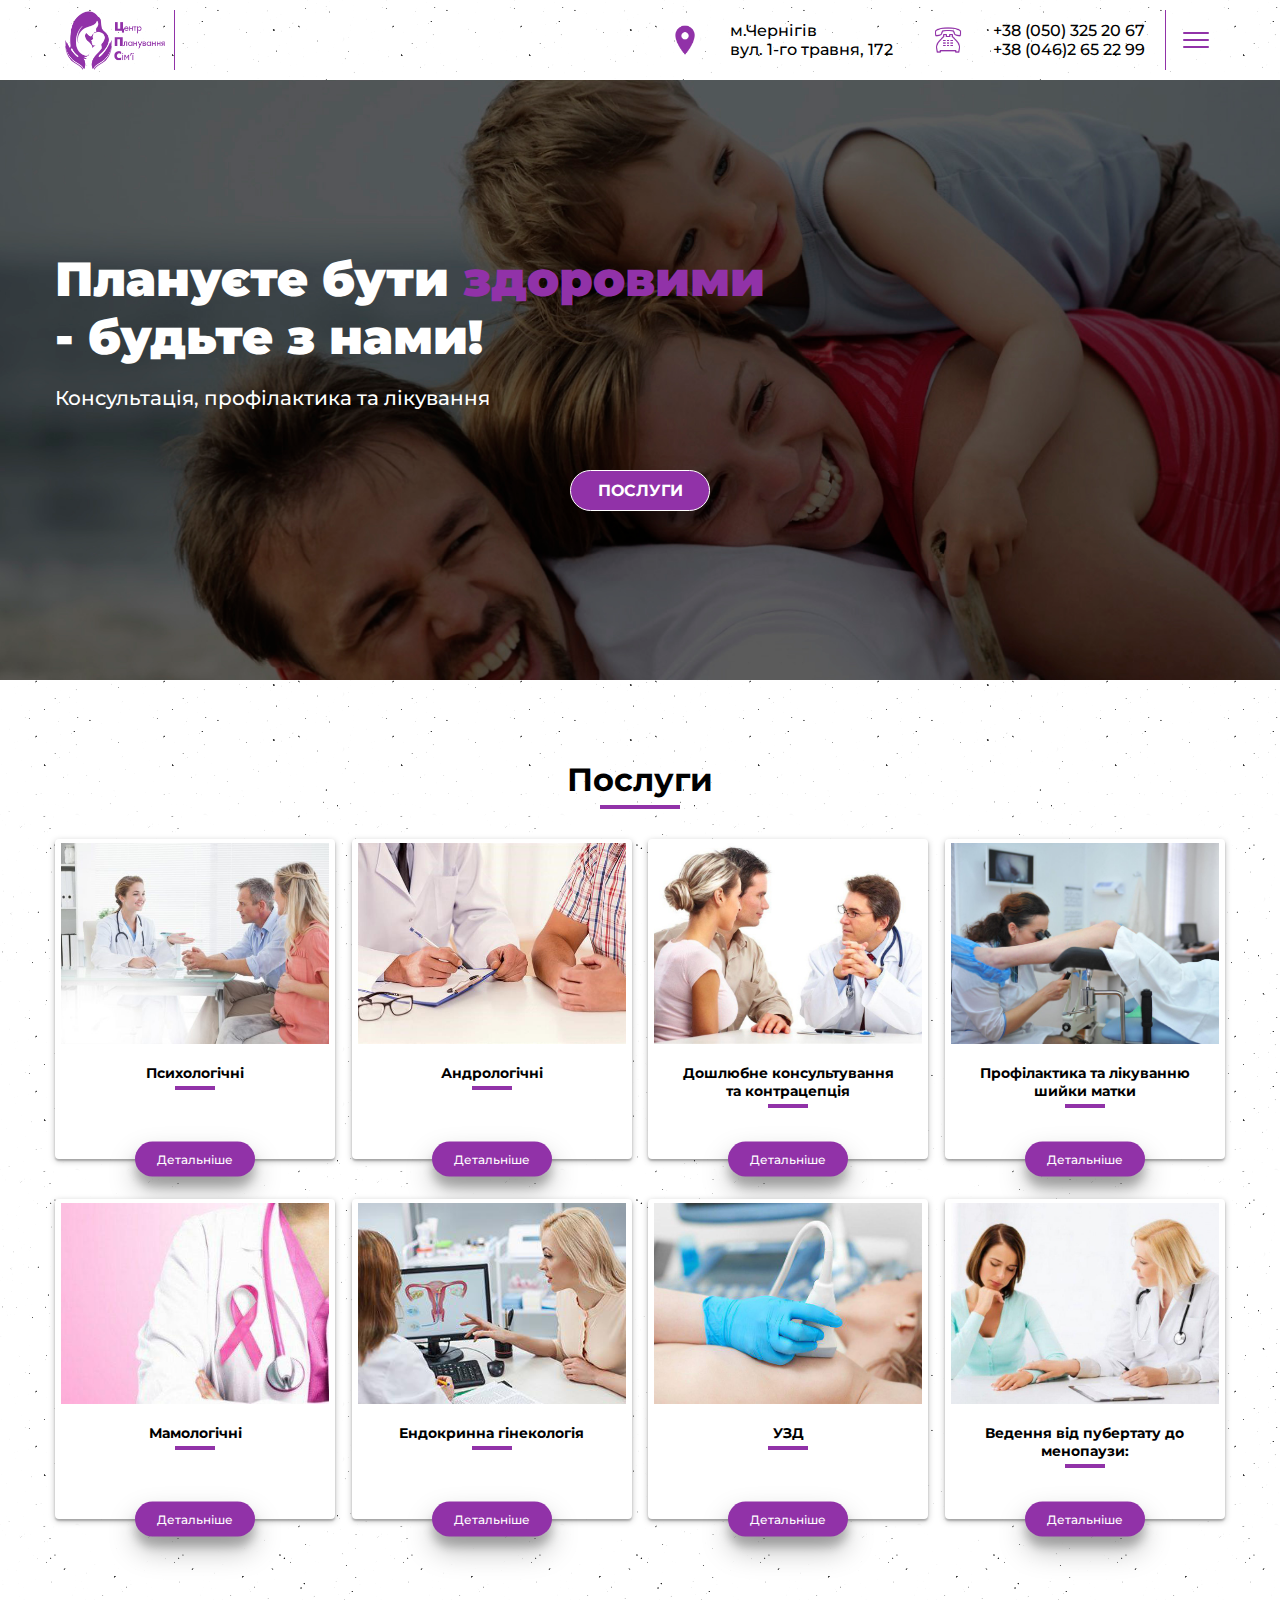
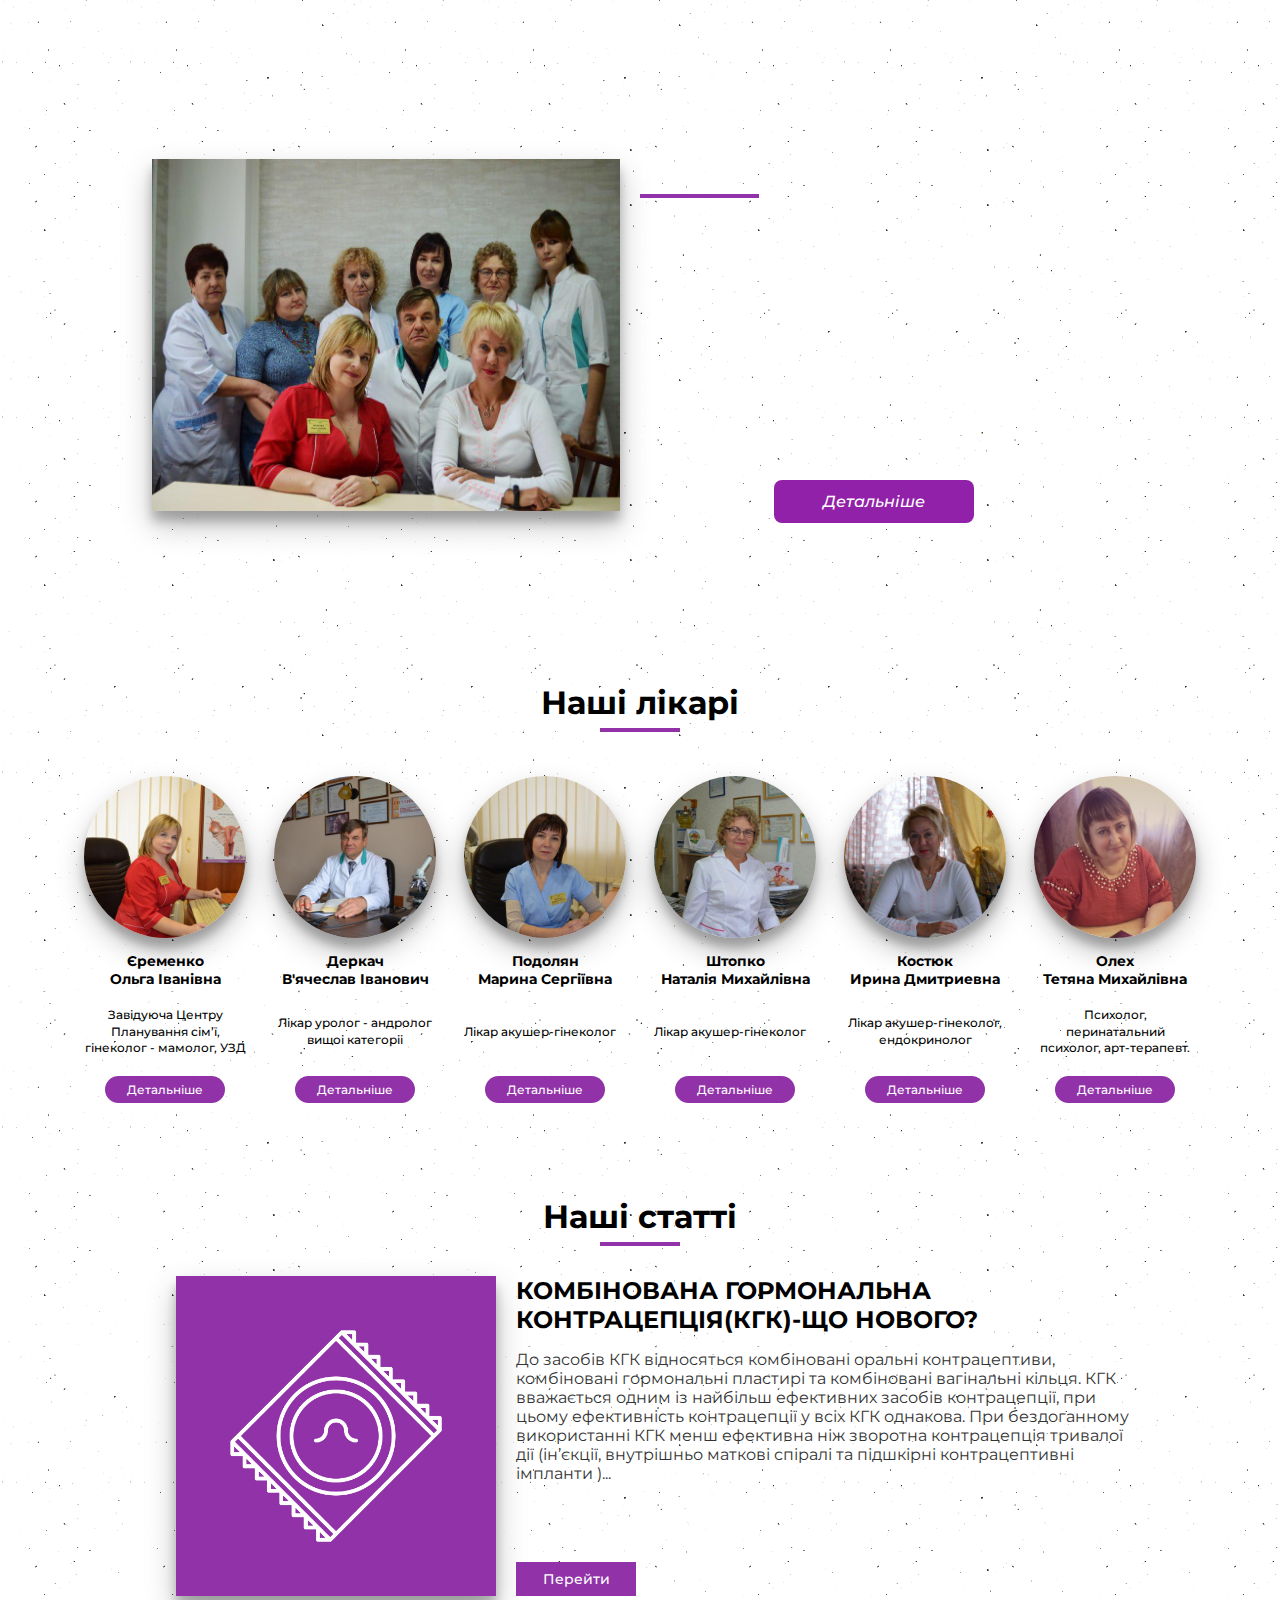
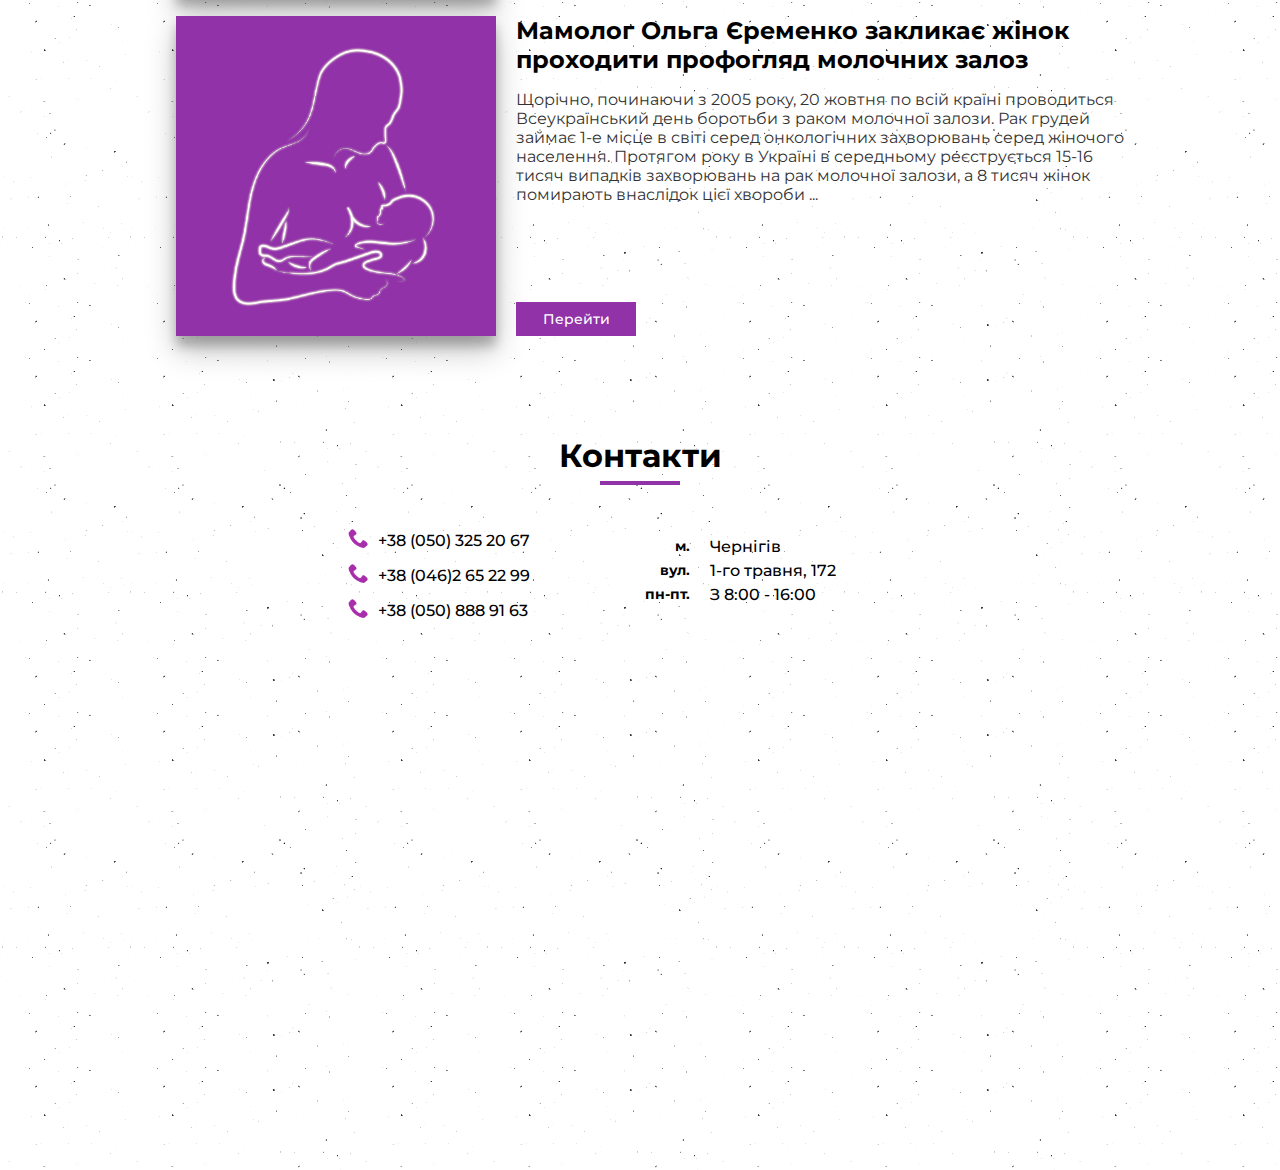
==== commit 0db928dd: "12 commit" ====
--- a/index.html
+++ b/index.html
@@ -2,10 +2,12 @@
 <html lang="en">
 <head>
 	<meta charset="UTF-8">
+    <meta name="viewport" content="width=device-width, initial-scale=1.0">
 	<title>Центр Планування сім′ї | Чернігів  "Центр Планирования семьи | Чернигов"</title>
 	<link rel="shortcut icon" href="img/favicon.ico" type="image/x-icon">
 	<link href="https://fonts.googleapis.com/css?family=Montserrat:300,300i,400,400i,500,500i,600,600i,700,700i,800,800i,900,900i&display=swap" rel="stylesheet">
 	<link rel="stylesheet" type="text/css" href="css/style.css">
+	<link rel="stylesheet" type="text/css" href="css/media.css">
 </head>
 <body>
 	<header class="header">
@@ -32,7 +34,9 @@
 			<a href="#services" class="navigation-item">ПОСЛУГИ</a>
 			<a href="#about-us" class="navigation-item">ПРО НАС</a>
 			<a href="#our-doctors" class="navigation-item">НАШІ ЛІКАРІ</a>
+			<a href="#article" class="navigation-item">НАШІ CТАТТІ</a>
 			<a href="#contacts" class="navigation-item">КОНТАКТИ</a>
+			<a href="news.html" class="navigation-item">НОВИНИ</a>
 		</nav>
 
 	</div>
@@ -108,7 +112,7 @@
 		<ul class="doctors-list">
 			<li class="doctors-list__item">
 				<img src="img/doctors/1.jpg" alt="Єременко Ольга Івановна, гінеколог - мамолог, УЗД" class="doctors-list__img">
-				<h3 class="doctors-list__title">Єременко<br> Ольга Івановна</h3>
+				<h3 class="doctors-list__title">Єременко<br> Ольга Іванівна</h3>
 				<p class="doctors-list__text">Завідуюча Центру Планування сім’ї, гінеколог - мамолог, УЗД </p>
 				<a href="eremenko.html" class="doctor-list__btn" target="_blank">Детальніше</a>
 			</li>
@@ -144,7 +148,7 @@
 			</li>
 		</ul>
 	</section>
-	<section class="article container">
+	<section class="article container" id="article">
 		<h2 class="block-title">Наші статті</h2>
 		<ul class="article-list">
 			<li class="article-item">
@@ -158,7 +162,7 @@
 						При бездоганному   використанні КГК менш  ефективна  ніж  зворотна  контрацепція тривалої дії  
 						(ін’єкції,  внутрішньо маткові спіралі та підшкірні контрацептивні імпланти )...  
 					</p>
-					<a href="сontraception.html" class="article-item__btn">Перейти</a>
+					<a href="сontraception.html" target="_blank" class="article-item__btn">Перейти</a>
 				</div>
 			</li>
 			<li  class="article-item">
@@ -171,7 +175,7 @@
 						жіночого населення. Протягом року в Україні в середньому реєструється 15-16
 						тисяч випадків захворювань на рак молочної залози, а 8 тисяч жінок помирають внаслідок цієї хвороби ...	  
 					</p>
-					<a href="https://m.gorod.cn.ua/news_96856.html" class="article-item__btn">Перейти</a>
+					<a href="https://m.gorod.cn.ua/news_96856.html" target="_blank" class="article-item__btn">Перейти</a>
 				</div>
 			</li>
 		</ul>
@@ -182,6 +186,7 @@
 			<div class="contact-item">
 				<p class="contact-item__number">+38 (050) 325 20 67</p>
 				<p class="contact-item__number">+38 (046)2 65 22 99</p>
+				<p class="contact-item__number">+38 (050) 888 91 63</p>
 			</div>
 			<div class="contact-item">
 				<p class="contact-item__adress"><span>м.</span>Чернігів</p>
--- a/css/style.css
+++ b/css/style.css
@@ -518,7 +518,7 @@
 	background-color: rgba(0,0,0,0.5);
 }
 .modal {
-	position: absolute;
+	position: fixed;
 	left: 50%;
 	top: 50%;
 	transform: translate(-50%,-50%);
--- a/css/media.css
+++ b/css/media.css
@@ -0,0 +1,135 @@
+@media (max-width: 1169px) {
+    .container {
+        width: 320px;
+    }
+    .logo {
+        width: 80px;
+        height: 40px;
+    }
+    .header-addres,
+    .header-mobill {
+        display: none;
+    }
+    .navigation-container {
+        width: 80%;
+    }
+    .main-title {
+        font-size: 26px;
+        width: 300px;
+    }
+    .main-desckriptions {
+        font-size: 16px;
+    }
+    .block-title {
+        font-size: 24px;
+    }
+    .services-list {
+        justify-content: center;
+    }
+    .about-us {
+        flex-direction: column;
+    }
+    .about-us__img {
+        margin-bottom: 20px;
+    }
+    .about-us-content,
+    .about-us__img {
+	    width: 100%;
+	    margin-right: 0;
+    }
+    .about-us__btn {
+        width: 160px;
+        border-radius: 0;
+        font-size: 14px;
+    }
+    .doctors-list {
+        flex-direction: column;
+        align-items: center;
+    }
+    .doctors-list__item {
+        width: 300px;
+        margin-bottom: 40px;
+    }
+    .doctor-list__btn {
+        width: 140px;
+        padding: 8px 0;
+        border-radius: 8px;
+    }
+    .doctors-list__text {
+        height: auto;
+        font-size: 14px;
+        justify-content: center;
+    }
+    .article-list {
+        padding-left: 0;
+    }
+    .article-item {
+        width: 100%;
+    }
+    .article-img {
+        min-width: 90px;
+        height: 90px;
+    }
+    .article-item__title {
+        font-size: 16px;
+        line-height: 1;
+    }
+    .article-item__text {
+        font-size: 14px;
+        margin-bottom: 40px;
+    }
+    .contact-block {
+        flex-direction: column;
+    }
+    .contact-item {
+        display: flex;
+        flex-direction: column;
+        align-items: center;
+    }
+    .contact-item__adress {
+        align-items: center;
+    }
+    .contact-item__adress span {
+        width: 40px;
+        font-size: 12px;
+        margin-right: 10px;
+    }
+    .contact-item {
+        width: 100%;
+    }
+    .overlay {
+        position: fixed;
+        overflow: auto;
+    }
+    .modal {
+        position: absolute;
+        top: 5%;
+        transform: translate(-50%, 0);
+        width: 320px;
+        padding: 16px;
+        visibility: inherit;
+        z-index: 9999;
+    }
+    .modal-close {
+        top: -20px;
+	    right: -20px;
+    }
+    .modal-content {
+        flex-direction: column;
+    }
+    .modal-title {
+        font-size: 18px;
+        margin-bottom: 20px;
+    }
+    .modal-info__title {
+        font-size: 16px;
+    }
+    .modal-descriptions {
+        width: 100%;
+    }
+    .modal-info {
+        width: 100%;
+        margin-left: 0;
+    }
+   
+}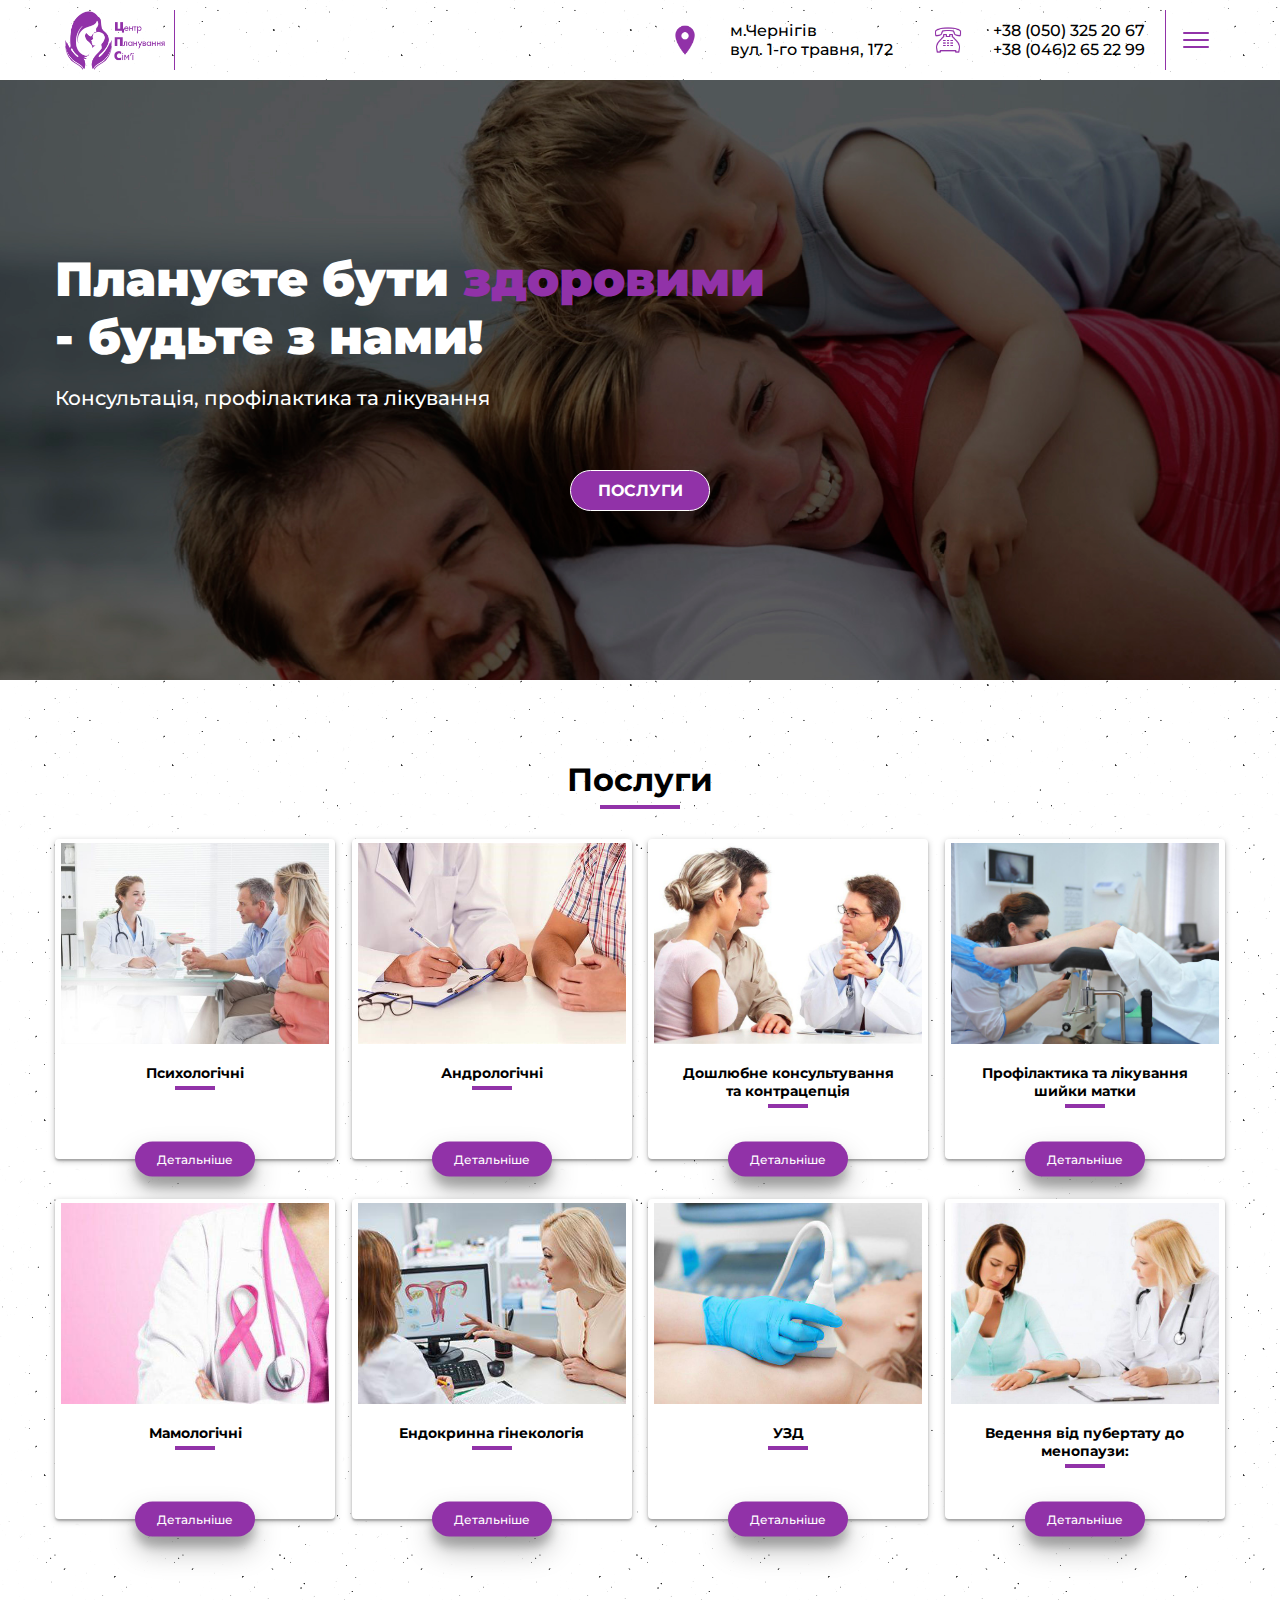
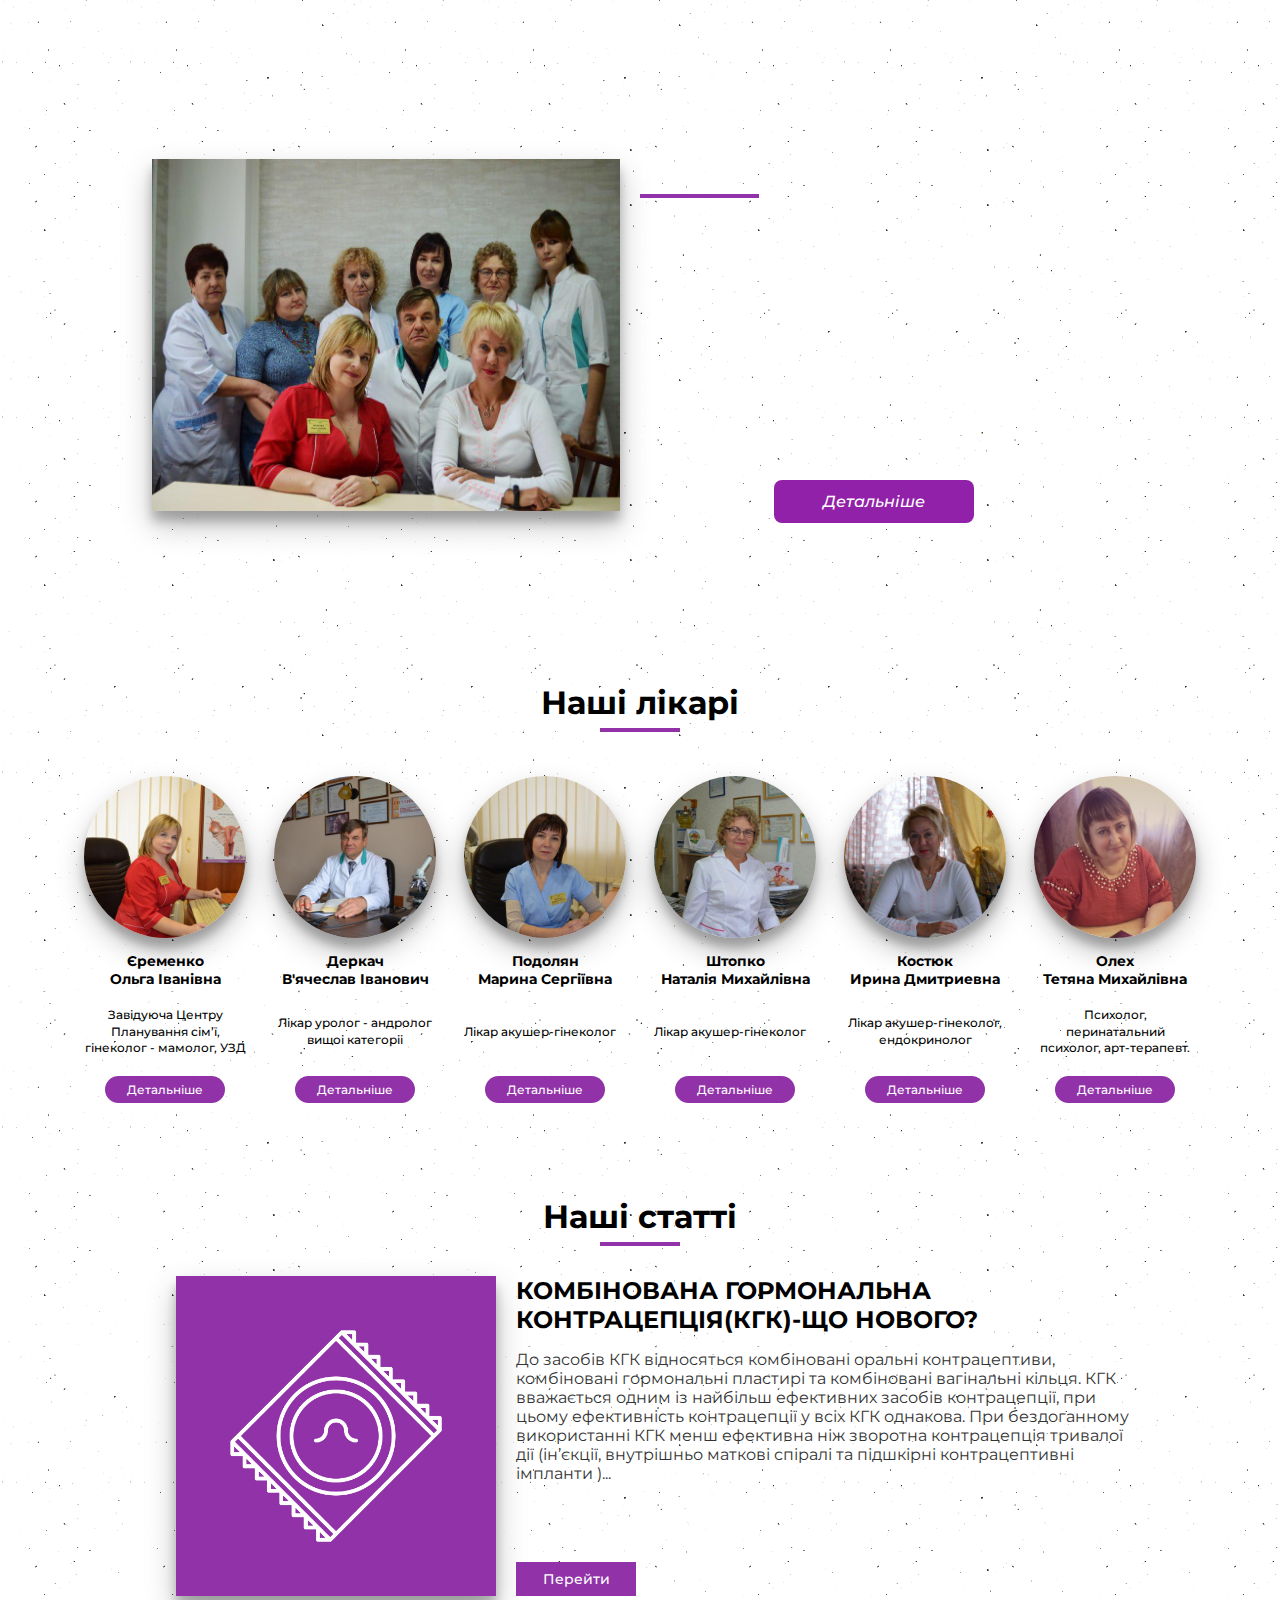
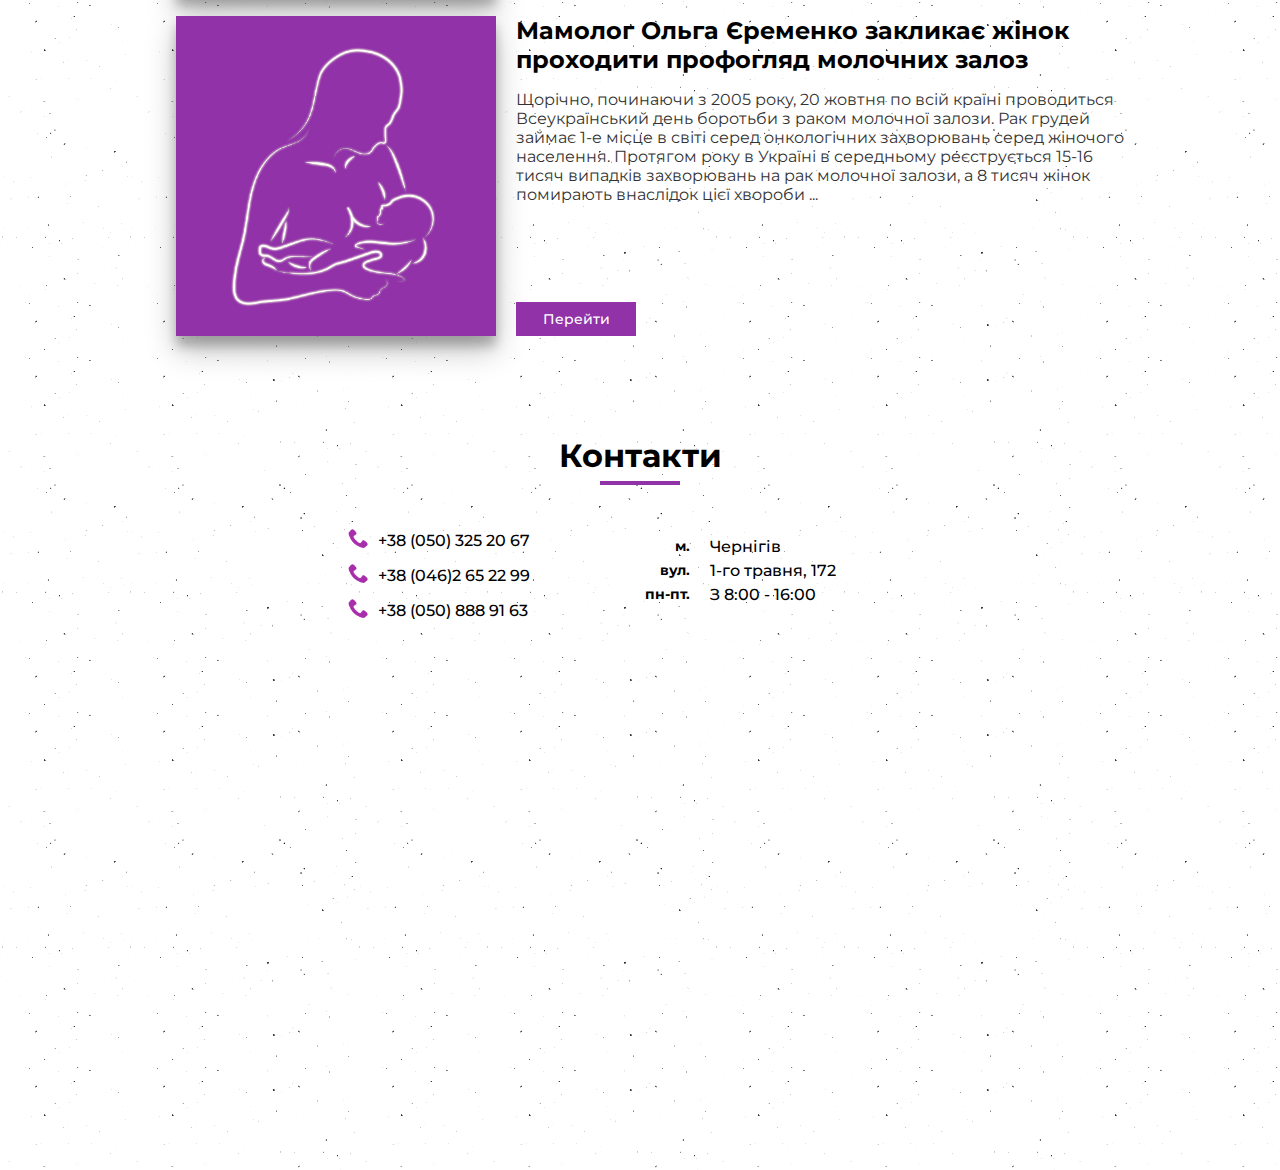
==== commit 677b1717: "13 commit" ====
--- a/index.html
+++ b/index.html
@@ -67,7 +67,7 @@
 			</li>
 			<li class="services-list__items">
 				<img src="img/services/4.jpg"  alt="Профілактика та лiкуванню шийки матки Центр Планування сім′ї" class="services-list__img">
-				<h3 class="services-list__title">Профілактика та лiкуванню шийки матки</h3>
+				<h3 class="services-list__title">Профілактика та лiкування шийки матки</h3>
 				<a href="#" class="services-list__btn" data-actions="4">Детальніше</a>
 			</li>
 			<li class="services-list__items">
@@ -162,7 +162,7 @@
 						При бездоганному   використанні КГК менш  ефективна  ніж  зворотна  контрацепція тривалої дії  
 						(ін’єкції,  внутрішньо маткові спіралі та підшкірні контрацептивні імпланти )...  
 					</p>
-					<a href="сontraception.html" target="_blank" class="article-item__btn">Перейти</a>
+					<a href="contraception.html" class="article-item__btn">Перейти</a>
 				</div>
 			</li>
 			<li  class="article-item">
@@ -197,12 +197,9 @@
 	</section>
 	<div class="overlay js-overlay"></div>
 	<iframe src="https://www.google.com/maps/embed?pb=!1m18!1m12!1m3!1d6476.827678099886!2d31.306862223394976!3d51.51733139959075!2m3!1f0!2f0!3f0!3m2!1i1024!2i768!4f13.1!3m3!1m2!1s0x46d5486ebe503177%3A0xc4a3bfa02dd5f578!2z0LLRg9C70LjRhtGPIDEg0KLRgNCw0LLQvdGPLCAxNzIsINCn0LXRgNC90ZbQs9GW0LIsINCn0LXRgNC90ZbQs9GW0LLRgdGM0LrQsCDQvtCx0LvQsNGB0YLRjCwgMTQwMDA!5e0!3m2!1suk!2sua!4v1576193198766!5m2!1suk!2sua" id="maps" frameborder="0" style="border:0;" allowfullscreen=""></iframe>
-
-
-
-	
-
-
+	<a href="tel:0462652299" class="call">
+		<span class="call-icon"></span>
+	</a>
 	<script src="js/main.js"></script>
 	<script src="js/services.js"></script>
 </body>
--- a/css/style.css
+++ b/css/style.css
@@ -595,6 +595,9 @@
 	background-position: center;
 	background-image: url(../img/close.png);
 }
+.call {
+	display: none;
+}
 
 #maps {
 	width: 100%;
--- a/css/media.css
+++ b/css/media.css
@@ -131,5 +131,30 @@
         width: 100%;
         margin-left: 0;
     }
+    .call {
+        display: block;
+        position: fixed;
+        right: 20px;
+        bottom: 20px;
+        width: 70px;
+        height: 70px;
+        background-color: #9132a8;
+        border-radius: 50%;
+        border: 2px solid #ffffff;
+        box-shadow: 0 14px 28px rgba(0,0,0,0.25), 0 10px 10px rgba(0,0,0,0.22);
+        z-index: 9998;
+    }
+    .call-icon {
+        position: absolute;
+        top: 50%;
+        left: 50%;
+        transform: translate(-50%,-50%);
+        width: 30px;
+        height: 30px;
+        background-image: url(../img/call-back.png);
+        background-repeat: no-repeat;
+        background-position: center;
+        background-size: contain;
+    }
    
 }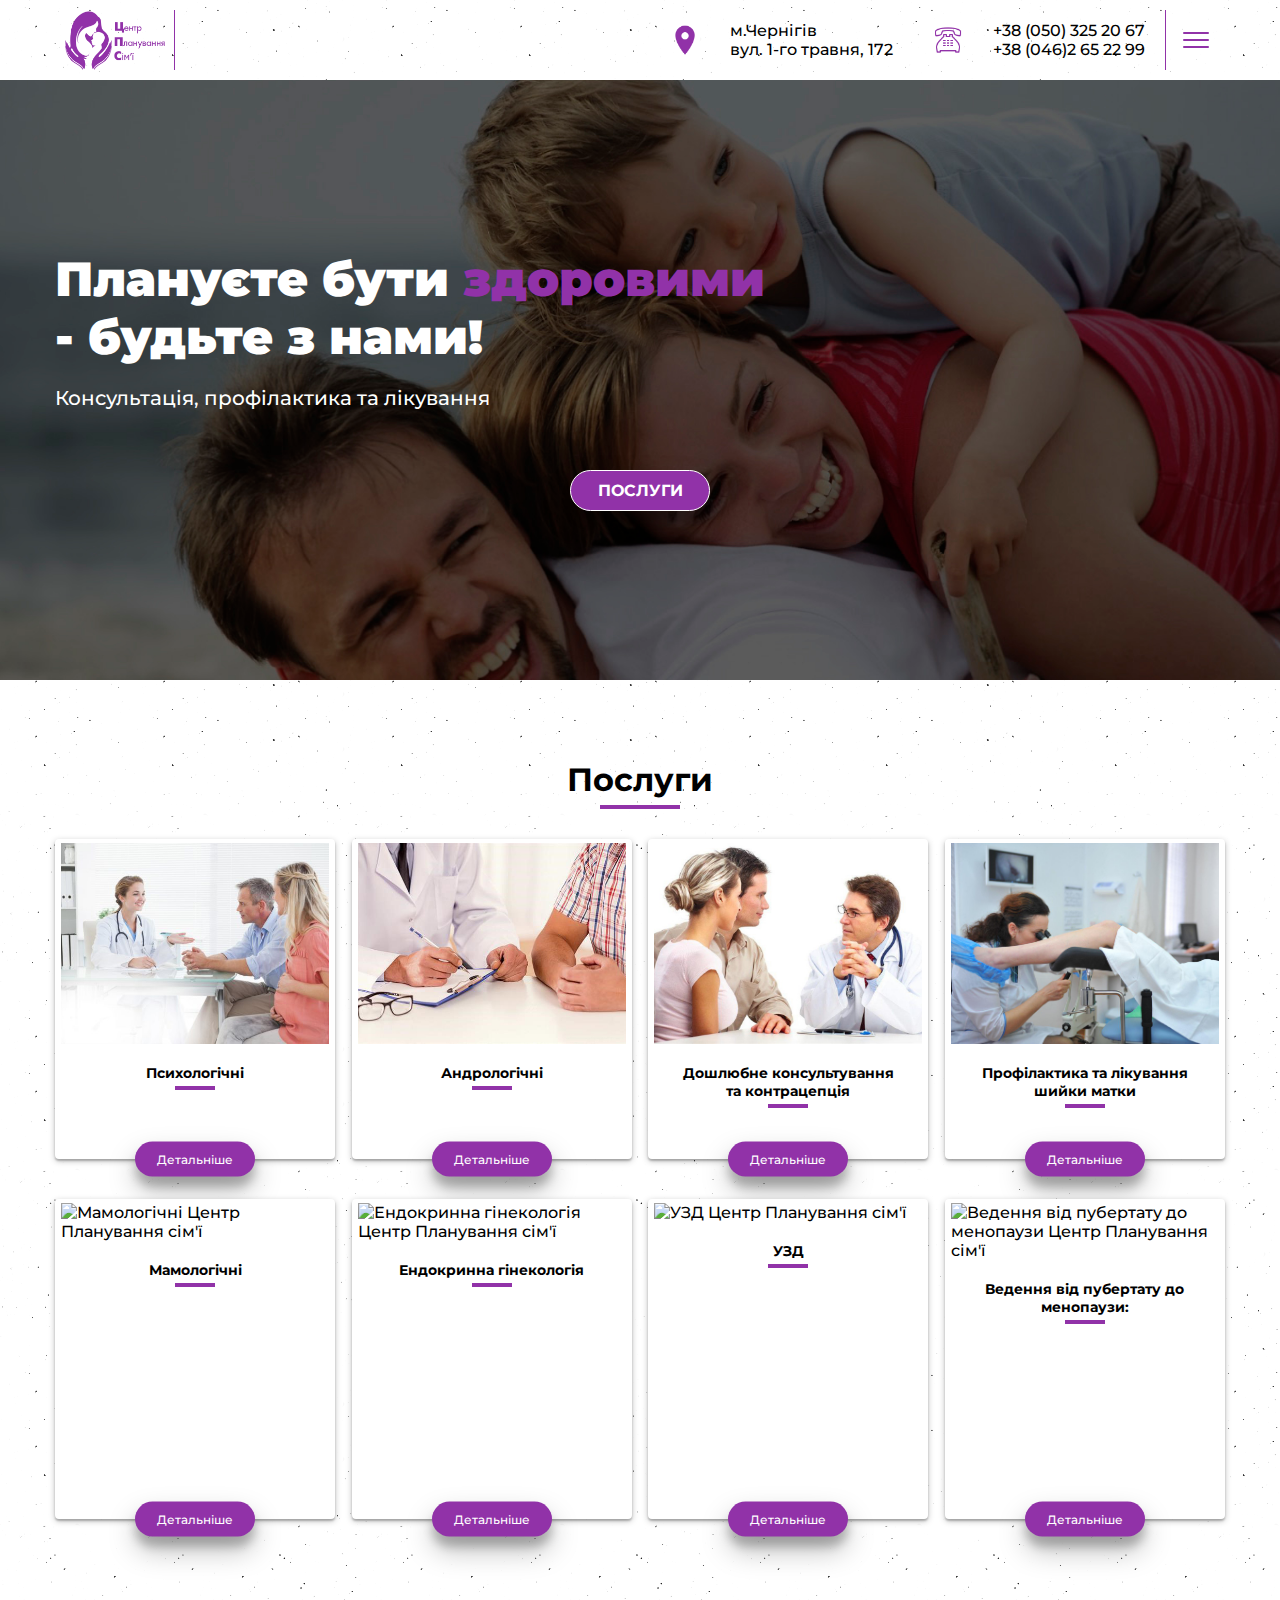
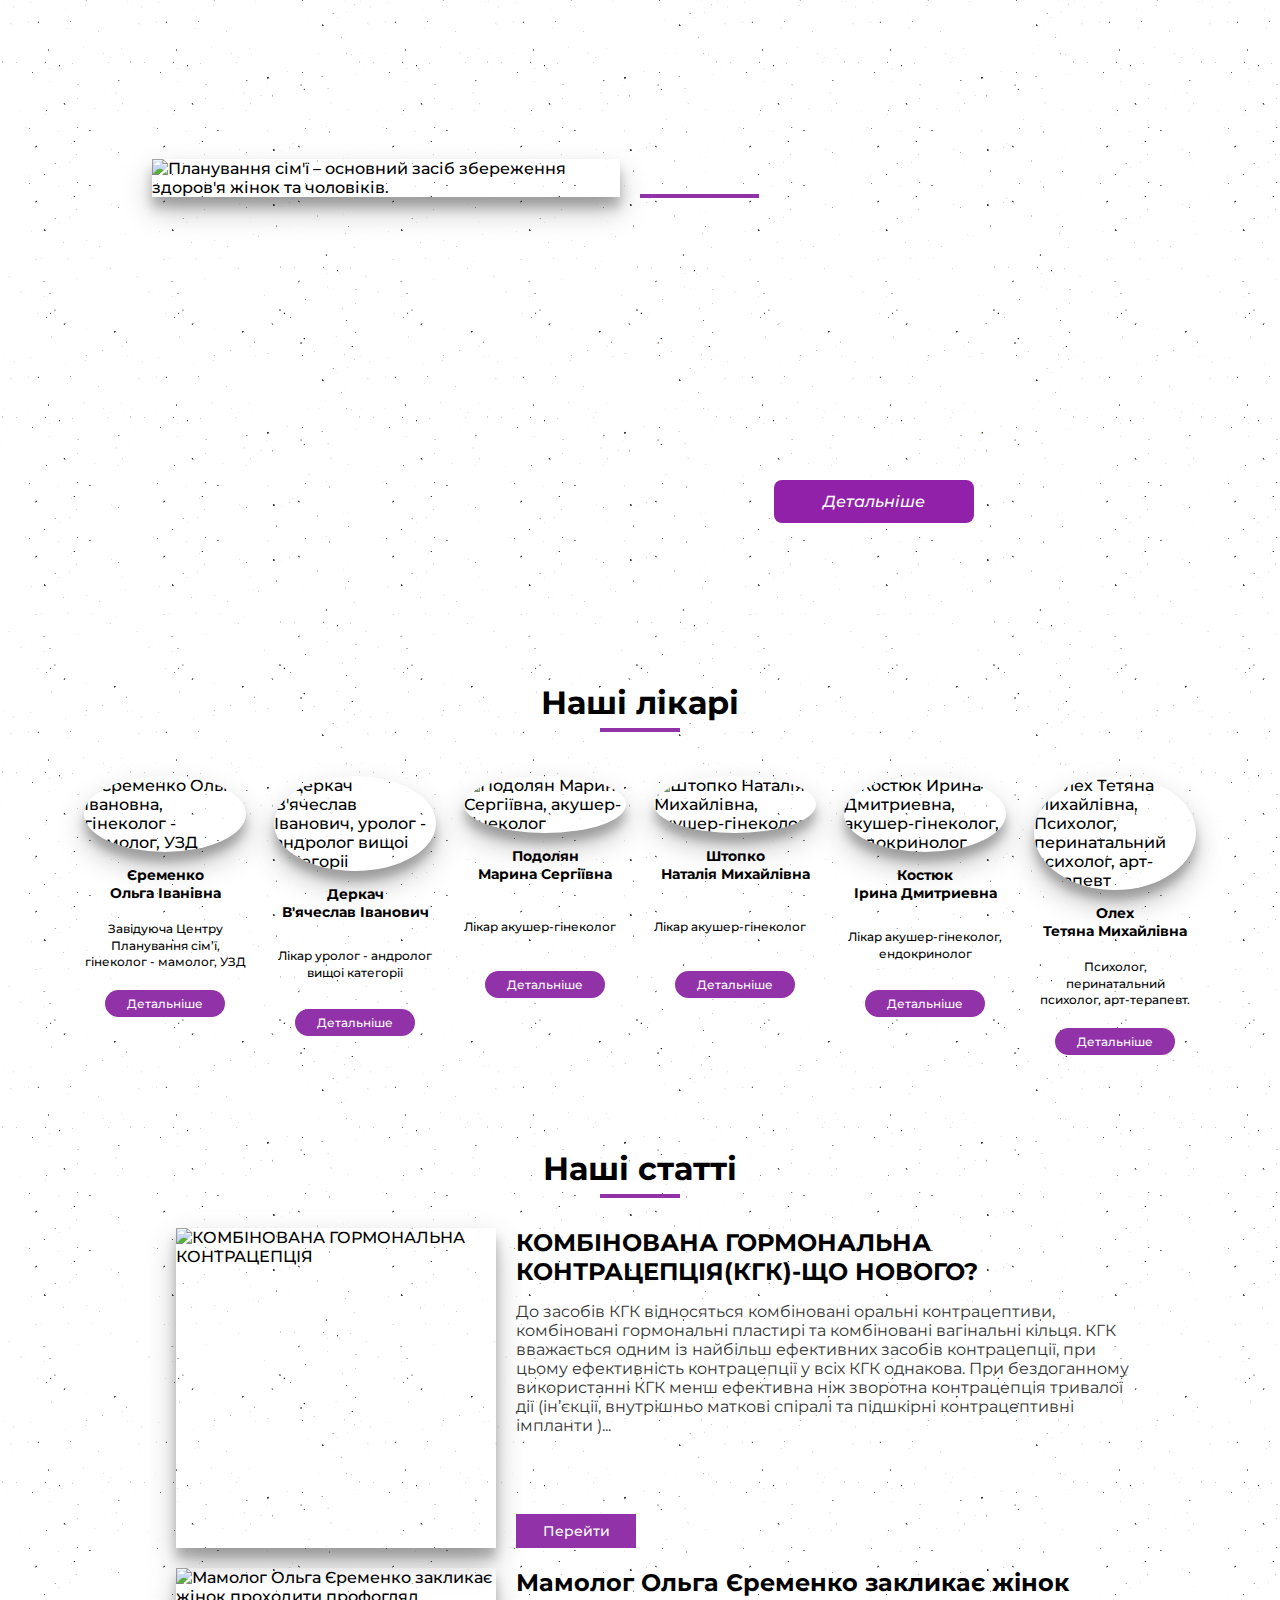
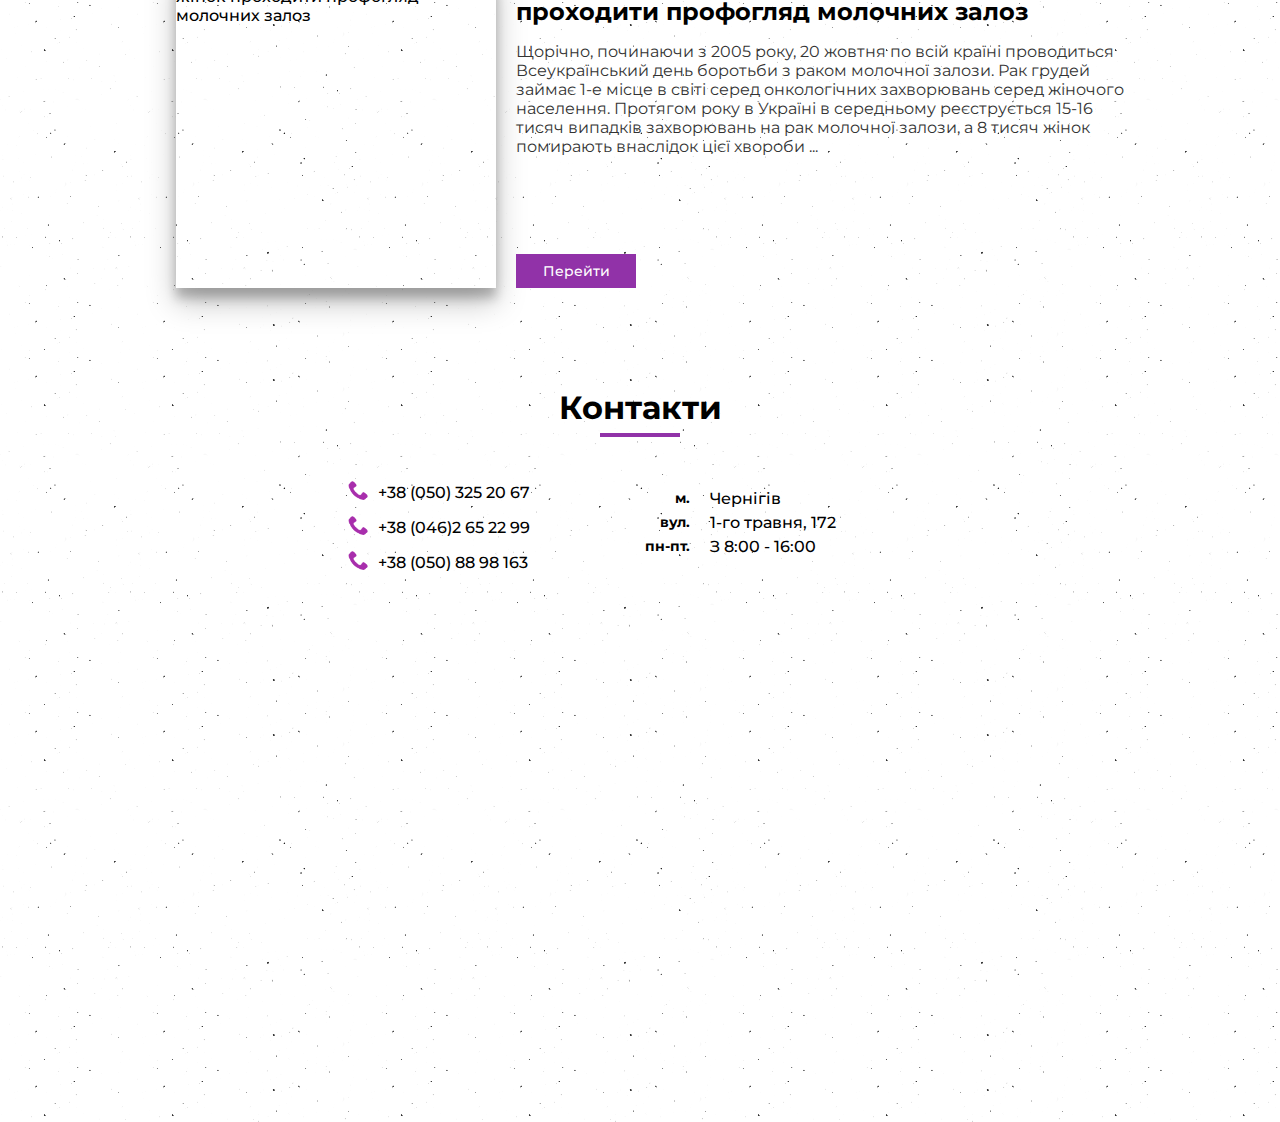
==== commit 5a47cb2b: "15 commit" ====
--- a/index.html
+++ b/index.html
@@ -4,6 +4,8 @@
 	<meta charset="UTF-8">
     <meta name="viewport" content="width=device-width, initial-scale=1.0">
 	<title>Центр Планування сім′ї | Чернігів  "Центр Планирования семьи | Чернигов"</title>
+	<meta name="description" content="Центр Планування сім′ї | Чернігів  'Центр Планирования семьи |
+	 Чернигов', гінеколог - мамолог, УЗД, лiкування шийки матки, Ендокринна гінекологія, арт-терапевт, cпермограма, безплiдля">
 	<link rel="shortcut icon" href="img/favicon.ico" type="image/x-icon">
 	<link href="https://fonts.googleapis.com/css?family=Montserrat:300,300i,400,400i,500,500i,600,600i,700,700i,800,800i,900,900i&display=swap" rel="stylesheet">
 	<link rel="stylesheet" type="text/css" href="css/style.css">
@@ -40,62 +42,62 @@
 		</nav>
 
 	</div>
-	<main class="main-container">
+	<main class="main-container section-js">
 		<div class="main container">
 			<h1 class="main-title">Плануєте бути <span>здоровими</span> - будьте з нами!</h1>
 			<p class="main-desckriptions">Консультація, профілактика та лікування</p>
 			<a href="#services" class="main-btn">ПОСЛУГИ</a>
 		</div>
 	</main>
-	<section class="services container js-services" id="services">
+	<section class="services container js-services section-js" id="services">
 		<h2 class="block-title">Послуги</h2>
 		<ul class="services-list">
 			<li class="services-list__items">
-				<img src="img/services/1.jpg" alt="Психологічні Центр Планування сім′ї" class="services-list__img">
+				<img src="" data-leazy="img/services/1.jpg" alt="Психологічні Центр Планування сім′ї" class="services-list__img">
 				<h3 class="services-list__title">Психологічні</h3>
 				<a href="#" class="services-list__btn" data-actions="1">Детальніше</a>
 			</li>
 			<li class="services-list__items">
-				<img src="img/services/2.jpg" alt="Андрологічні Центр Планування сім′ї" class="services-list__img">
+				<img src="" data-leazy="img/services/2.jpg" alt="Андрологічні Центр Планування сім′ї" class="services-list__img">
 				<h3 class="services-list__title">Андрологічні</h3>
 				<a href="#" class="services-list__btn" data-actions="2">Детальніше</a>
 			</li>
 			<li class="services-list__items">
-				<img src="img/services/3.jpg"  alt="Дошлюбне консультування та контрацепцiя Центр Планування сім′ї" class="services-list__img">
+				<img src="" data-leazy="img/services/3.jpg"  alt="Дошлюбне консультування та контрацепцiя Центр Планування сім′ї" class="services-list__img">
 				<h3 class="services-list__title">Дошлюбне консультування та контрацепцiя</h3>
 				<a href="#" class="services-list__btn" data-actions="3">Детальніше</a>
 			</li>
 			<li class="services-list__items">
-				<img src="img/services/4.jpg"  alt="Профілактика та лiкуванню шийки матки Центр Планування сім′ї" class="services-list__img">
+				<img src="" data-leazy="img/services/4.jpg"  alt="Профілактика та лiкуванню шийки матки Центр Планування сім′ї" class="services-list__img">
 				<h3 class="services-list__title">Профілактика та лiкування шийки матки</h3>
 				<a href="#" class="services-list__btn" data-actions="4">Детальніше</a>
 			</li>
 			<li class="services-list__items">
-				<img src="img/services/5.jpg" alt="Мамологічні Центр Планування сім′ї" class="services-list__img">
+				<img src="" data-leazy="img/services/5.jpg" alt="Мамологічні Центр Планування сім′ї" class="services-list__img">
 				<h3 class="services-list__title">Мамологічні</h3>
 				<a href="#" class="services-list__btn" data-actions="5">Детальніше</a>
 			</li>
 			<li class="services-list__items">
-				<img src="img/services/6.jpg" alt="Ендокринна гінекологія Центр Планування сім′ї" class="services-list__img">
+				<img src="" data-leazy="img/services/6.jpg" alt="Ендокринна гінекологія Центр Планування сім′ї" class="services-list__img">
 				<h3 class="services-list__title">Ендокринна гінекологія</h3>
 				<a href="#" class="services-list__btn" data-actions="6">Детальніше</a>
 			</li>
 			<li class="services-list__items">
-				<img src="img/services/7.jpg" alt="УЗД Центр Планування сім′ї" class="services-list__img">
+				<img src="" data-leazy="img/services/7.jpg" alt="УЗД Центр Планування сім′ї" class="services-list__img">
 				<h3 class="services-list__title">УЗД</h3>
 				<a href="#" class="services-list__btn" data-actions="7">Детальніше</a>
 			</li>
 			<li class="services-list__items">
-				<img src="img/services/8.jpg" alt="Ведення від пубертату до менопаузи Центр Планування сім′ї" class="services-list__img">
+				<img src="" data-leazy="img/services/8.jpg" alt="Ведення від пубертату до менопаузи Центр Планування сім′ї" class="services-list__img">
 				<h3 class="services-list__title">Ведення від пубертату до менопаузи:</h3>
 				<a href="#" class="services-list__btn" data-actions="8">Детальніше</a>
 			</li>
 		</ul>
 	</section>
-	<section class="about-us-wrapper">
+	<section class="about-us-wrapper section-js">
 		<div class="about-us container" id="about-us">
 			<div class="about-us__img">
-				<img src="img/about-us/about-us.jpg" alt="Планування сім′ї – основний засіб збереження здоров′я жінок та чоловіків." class="about-us__img-item">
+				<img src="" data-leazy="img/about-us/about-us.jpg" alt="Планування сім′ї – основний засіб збереження здоров′я жінок та чоловіків." class="about-us__img-item">
 			</div>
 			<div class="about-us-content">
 				<h2 class="about-us-content-title">ПРО НАС</h2>
@@ -107,52 +109,52 @@
 			</div>
 		</div>
 	</section>
-	<section class="doctors container" id="our-doctors">
+	<section class="doctors container section-js" id="our-doctors">
 		<h2 class="block-title">Наші лікарі</h2>
 		<ul class="doctors-list">
 			<li class="doctors-list__item">
-				<img src="img/doctors/1.jpg" alt="Єременко Ольга Івановна, гінеколог - мамолог, УЗД" class="doctors-list__img">
+				<img src="" data-leazy="img/doctors/1.jpg" alt="Єременко Ольга Івановна, гінеколог - мамолог, УЗД" class="doctors-list__img">
 				<h3 class="doctors-list__title">Єременко<br> Ольга Іванівна</h3>
 				<p class="doctors-list__text">Завідуюча Центру Планування сім’ї, гінеколог - мамолог, УЗД </p>
 				<a href="eremenko.html" class="doctor-list__btn" target="_blank">Детальніше</a>
 			</li>
 			<li class="doctors-list__item">
-				<img src="img/doctors/2.jpg" alt="Деркач В'ячеслав Iванович, уролог - андролог вищоi категорii" class="doctors-list__img">
+				<img src="" data-leazy="img/doctors/2.jpg" alt="Деркач В'ячеслав Iванович, уролог - андролог вищоi категорii" class="doctors-list__img">
 				<h3 class="doctors-list__title">Деркач<br> В'ячеслав Iванович</h3>
 				<p class="doctors-list__text">Лiкар уролог - андролог вищоi категорii</p>
 				<a href="derkach.html" class="doctor-list__btn" target="_blank">Детальніше</a>
 			</li>
 			<li class="doctors-list__item">
-				<img src="img/doctors/3.jpg" alt="Подолян Марина Сергіївна, акушер-гінеколог" class="doctors-list__img">
+				<img src="" data-leazy="img/doctors/3.jpg" alt="Подолян Марина Сергіївна, акушер-гінеколог" class="doctors-list__img">
 				<h3 class="doctors-list__title">Подолян<br> Марина Сергіївна</h3>
 				<p class="doctors-list__text">Лікар акушер-гінеколог</p>
 				<a href="podolyan.html" class="doctor-list__btn" target="_blank">Детальніше</a>
 			</li>
 			<li class="doctors-list__item">
-				<img src="img/doctors/4.jpg" alt="Штопко Наталія Михайлівна, акушер-гінеколог" class="doctors-list__img">
+				<img src="" data-leazy="img/doctors/4.jpg" alt="Штопко Наталія Михайлівна, акушер-гінеколог" class="doctors-list__img">
 				<h3 class="doctors-list__title">Штопко<br> Наталія Михайлівна</h3>
 				<p class="doctors-list__text">Лікар акушер-гінеколог</p>
 				<a href="shtopko-natalia.html" target="_blank" class="doctor-list__btn">Детальніше</a>
 			</li>
 			<li class="doctors-list__item">
-				<img src="img/doctors/5.jpg" alt="Костюк Ирина Дмитриевна, акушер-гінеколог, ендокринолог" class="doctors-list__img">
-				<h3 class="doctors-list__title">Костюк<br> Ирина Дмитриевна</h3>
+				<img src="" data-leazy="img/doctors/5.jpg" alt="Костюк Ирина Дмитриевна, акушер-гінеколог, ендокринолог" class="doctors-list__img">
+				<h3 class="doctors-list__title">Костюк<br> Ірина Дмитриевна</h3>
 				<p class="doctors-list__text"> Лікар акушер-гінеколог, ендокринолог </p>
 				<a href="kostyuk.html" class="doctor-list__btn" target="_blank">Детальніше</a>
 			</li>
 			<li class="doctors-list__item">
-				<img src="img/doctors/6.jpg" alt="Олех Тетяна Михайлівна, Психолог, перинатальний психолог, арт-терапевт" class="doctors-list__img">
+				<img src="" data-leazy="img/doctors/6.jpg" alt="Олех Тетяна Михайлівна, Психолог, перинатальний психолог, арт-терапевт" class="doctors-list__img">
 				<h3 class="doctors-list__title">Олех<br> Тетяна Михайлівна</h3>
 				<p class="doctors-list__text">Психолог, перинатальний психолог, арт-терапевт.</p>
 				<a href="oleh-tatiana.html" class="doctor-list__btn" target="_blank">Детальніше</a>
 			</li>
 		</ul>
 	</section>
-	<section class="article container" id="article">
+	<section class="article container section-js" id="article">
 		<h2 class="block-title">Наші статті</h2>
 		<ul class="article-list">
 			<li class="article-item">
-				<img src="img/article/condons.jpg" alt="КОМБІНОВАНА ГОРМОНАЛЬНА КОНТРАЦЕПЦІЯ" class="article-img">
+				<img src="" data-leazy="img/article/condons.jpg" alt="КОМБІНОВАНА ГОРМОНАЛЬНА КОНТРАЦЕПЦІЯ" class="article-img">
 				<div class="article-item__block">
 					<h2 class="article-item__title">КОМБІНОВАНА ГОРМОНАЛЬНА КОНТРАЦЕПЦІЯ(КГК)-ЩО НОВОГО?</h2>
 					<p class="article-item__text">
@@ -166,7 +168,7 @@
 				</div>
 			</li>
 			<li  class="article-item">
-				<img src="img/article/mamologia.jpg" alt="Мамолог Ольга Єременко закликає жінок проходити профогляд молочних залоз" class="article-img">
+				<img src="" data-leazy="img/article/mamologia.jpg" alt="Мамолог Ольга Єременко закликає жінок проходити профогляд молочних залоз" class="article-img">
 				<div class="article-item__block">
 					<h2 class="article-item__title">Мамолог Ольга Єременко закликає жінок проходити профогляд молочних залоз</h2>
 					<p class="article-item__text">
@@ -186,7 +188,7 @@
 			<div class="contact-item">
 				<p class="contact-item__number">+38 (050) 325 20 67</p>
 				<p class="contact-item__number">+38 (046)2 65 22 99</p>
-				<p class="contact-item__number">+38 (050) 888 91 63</p>
+				<p class="contact-item__number">+38 (050) 88 98 163</p>
 			</div>
 			<div class="contact-item">
 				<p class="contact-item__adress"><span>м.</span>Чернігів</p>
@@ -200,6 +202,7 @@
 	<a href="tel:0462652299" class="call">
 		<span class="call-icon"></span>
 	</a>
+	<script src="js/leazy-load.js"></script>
 	<script src="js/main.js"></script>
 	<script src="js/services.js"></script>
 </body>
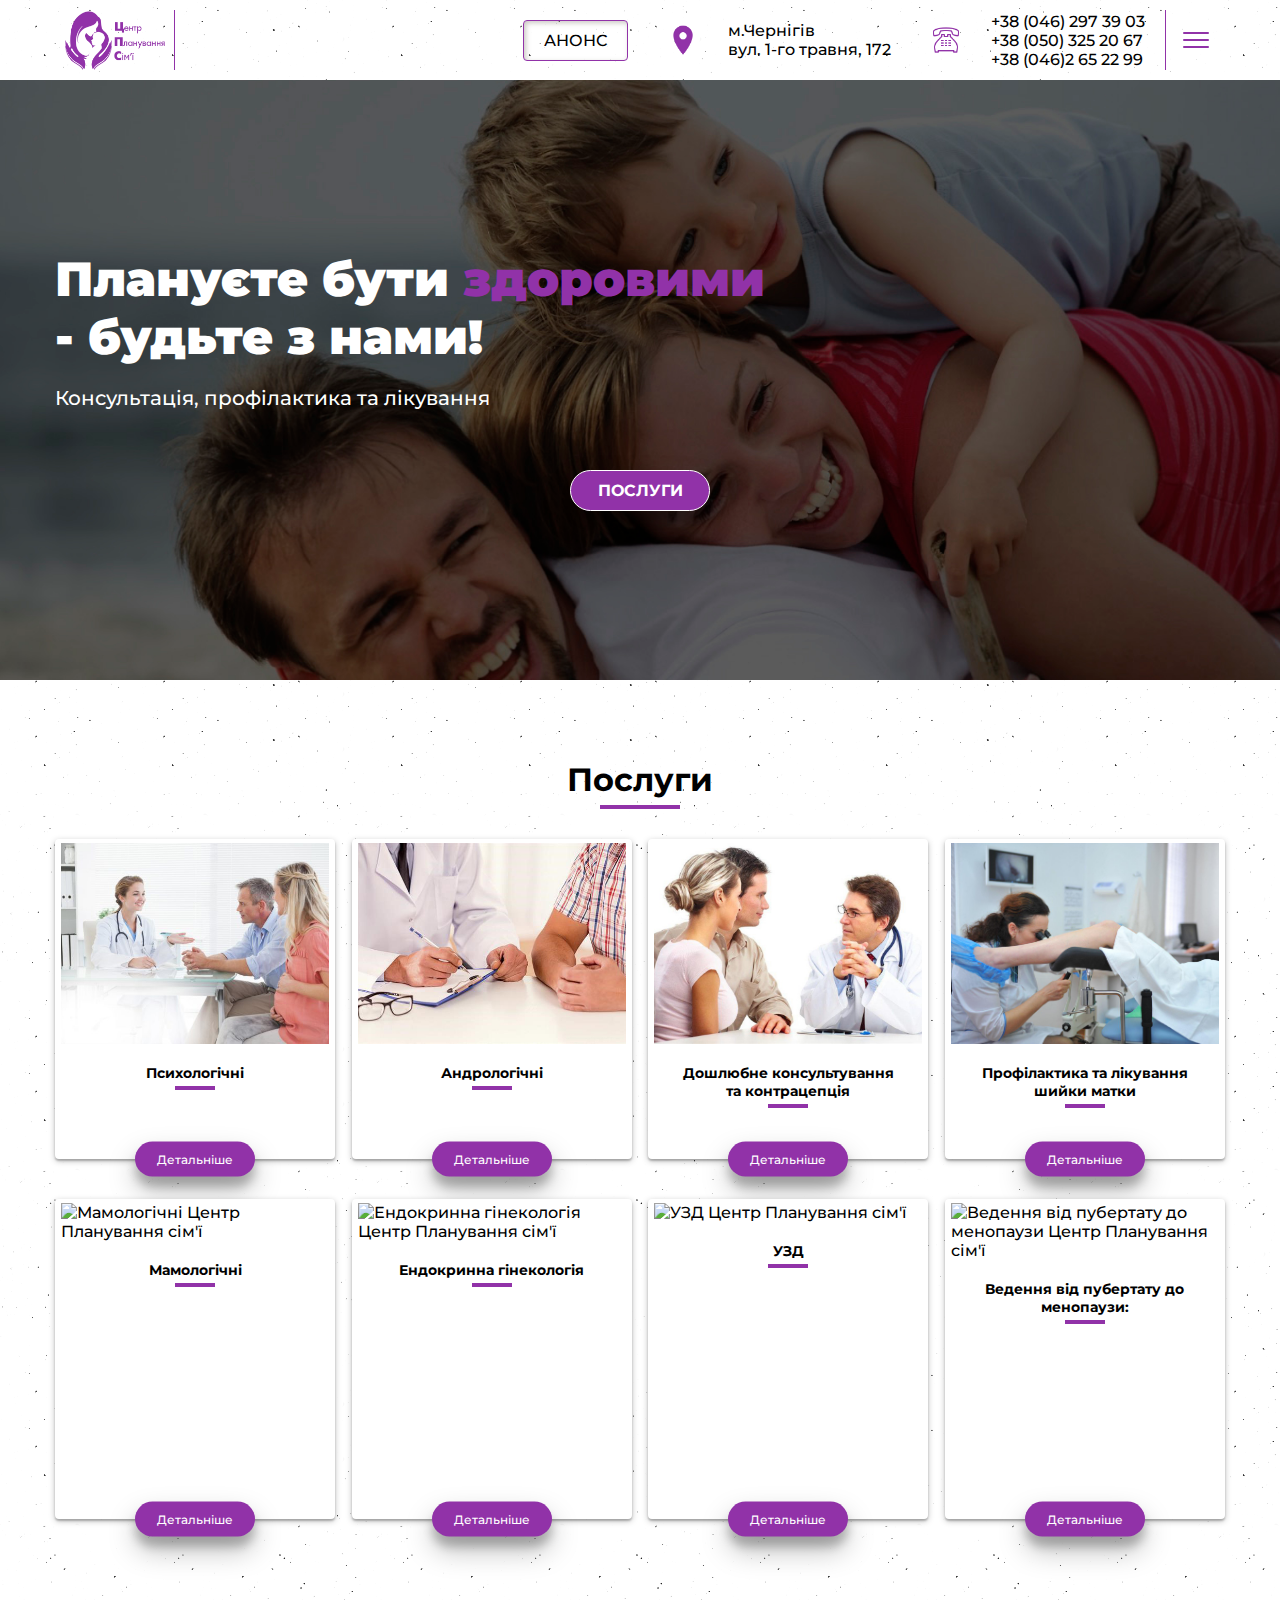
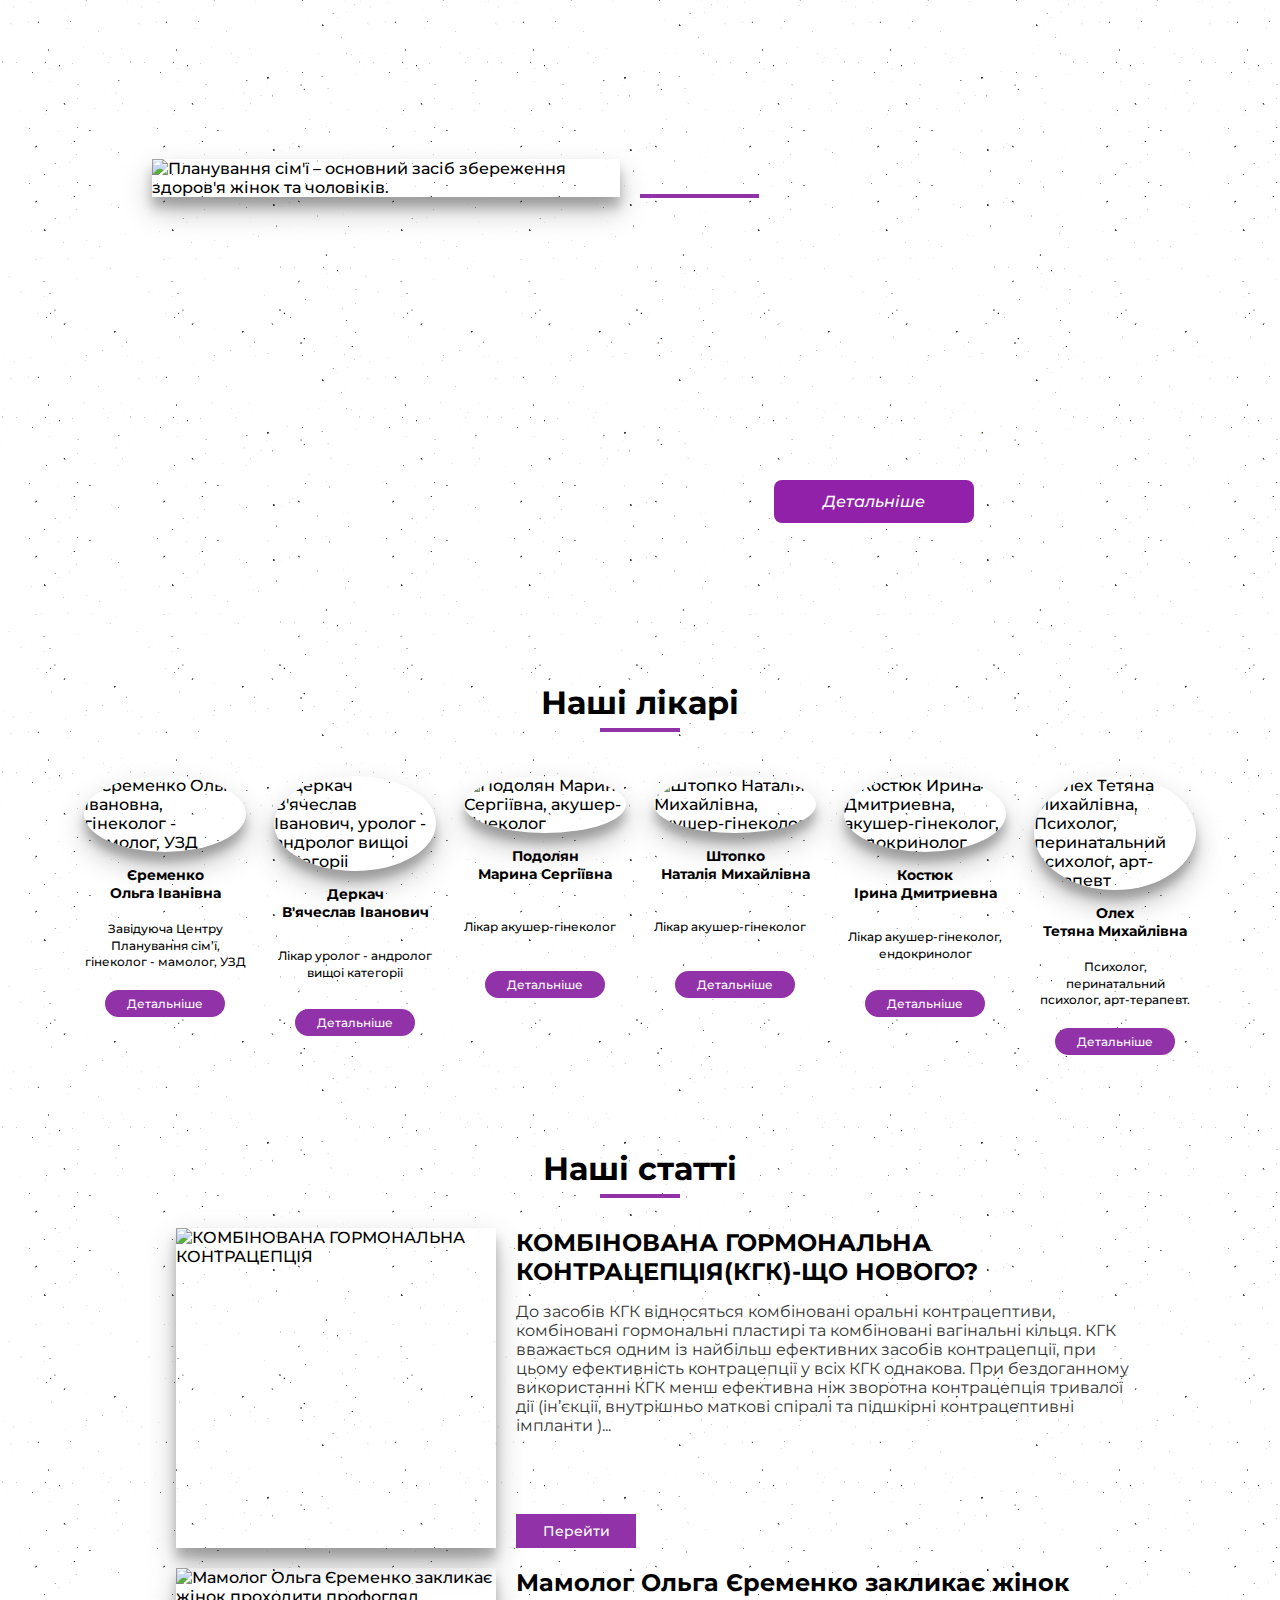
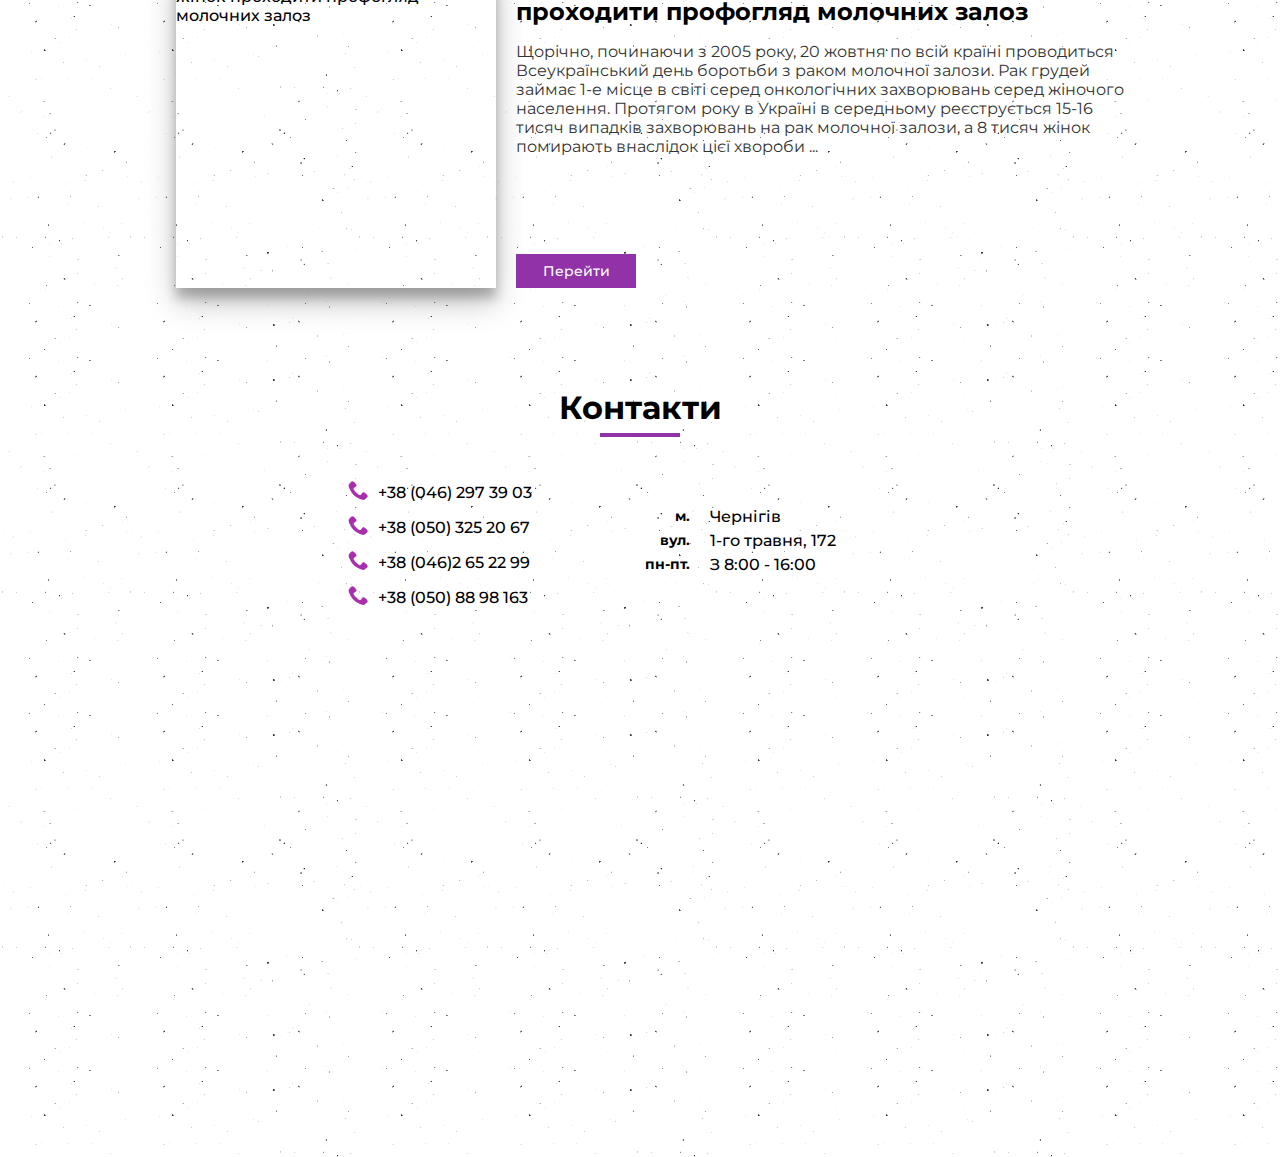
==== commit e5cf247c: "17 commit" ====
--- a/index.html
+++ b/index.html
@@ -16,11 +16,13 @@
 		<div class="header-container container">
 			<a href="index.html" class="logo"></a>
 			<div class="header-content">
+				<a href="events.html" class="events-btn">АНОНС</a>
 				<div class="header-addres">
 					<p class="header-addres__items">м.Чернігів</p>
 					<p class="header-addres__items">вул. 1-го травня, 172</p>
 				</div>
 				<div class="header-mobill">
+					<p class="header-mobill__items"> +38 (046) 297 39 03</p>
 					<p class="header-mobill__items"> +38 (050) 325 20 67</p>
 					<p class="header-mobill__items"> +38 (046)2 65 22 99</p>
 				</div>
@@ -30,18 +32,7 @@
 			</div>
 		</div>
 	</header>
-	<div class="navigation-container js-menu">
-		<button class="close-menu js-close-menu"></button>
-		<nav class="navigation">
-			<a href="#services" class="navigation-item">ПОСЛУГИ</a>
-			<a href="#about-us" class="navigation-item">ПРО НАС</a>
-			<a href="#our-doctors" class="navigation-item">НАШІ ЛІКАРІ</a>
-			<a href="#article" class="navigation-item">НАШІ CТАТТІ</a>
-			<a href="#contacts" class="navigation-item">КОНТАКТИ</a>
-			<a href="news.html" class="navigation-item">НОВИНИ</a>
-		</nav>
-
-	</div>
+	<div class="navigation-container js-menu"></div>
 	<main class="main-container section-js">
 		<div class="main container">
 			<h1 class="main-title">Плануєте бути <span>здоровими</span> - будьте з нами!</h1>
@@ -186,6 +177,7 @@
 		<h2 class="block-title">Контакти</h2>
 		<div class="contact-block">
 			<div class="contact-item">
+				<p class="contact-item__number">+38 (046) 297 39 03</p>
 				<p class="contact-item__number">+38 (050) 325 20 67</p>
 				<p class="contact-item__number">+38 (046)2 65 22 99</p>
 				<p class="contact-item__number">+38 (050) 88 98 163</p>
--- a/css/style.css
+++ b/css/style.css
@@ -36,6 +36,22 @@
 .header-content {
 	display: flex;
 	align-items: center;
+}
+.events-btn {
+	display: block;
+	padding: 10px 20px;
+	text-decoration: none;
+	font-size: 16px;
+	color: #000;
+	border: 1px solid #9132a8;
+	border-radius: 4px;
+	margin-right: 40px;
+	box-shadow: inset 2px 2px 5px rgba(154, 147, 140, 0.5), 1px 1px 5px rgba(255, 255, 255, 1);
+	transition: all 0.4s;
+}
+.events-btn:hover {
+	background-color: #9121a8;
+	color: #ffffff;
 }
 .header-mobill {
 	position: relative;
